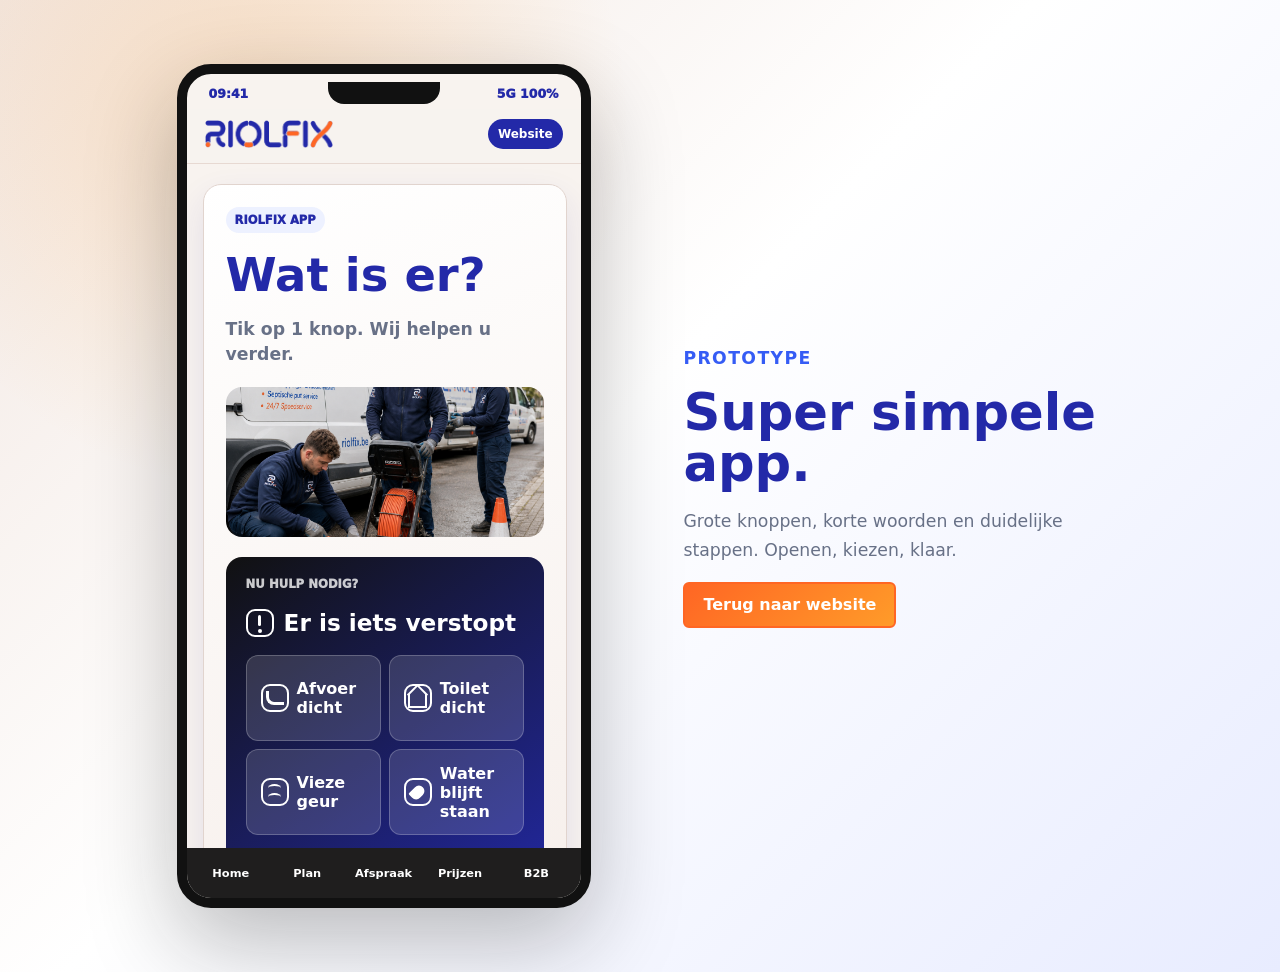
==== app.html @ 33f97eea "Add RIOLFIX app prototype and booking updates" ====
<!doctype html>
<html lang="nl-BE">
  <head>
    <meta charset="utf-8" />
    <meta name="viewport" content="width=device-width, initial-scale=1" />
    <title>RIOLFIX App | Mobiele boeking en onderhoud</title>
    <meta
      name="description"
      content="Mobiele RIOLFIX app voor spoed, preventief onderhoud, afspraken, rapporten, facturen en B2B locaties."
    />
    <link rel="stylesheet" href="styles.css" />
  </head>
  <body class="app-page app-mockup-page">
    <main class="mobile-app-stage">
      <section class="phone-device" aria-label="RIOLFIX mobiele app preview">
        <div class="phone-status">
          <span>09:41</span>
          <span>5G 100%</span>
        </div>

        <header class="native-app-header">
          <img src="assets/riolfix-logo-blue.png" alt="RIOLFIX" />
          <a href="index.html">Website</a>
        </header>

        <div class="native-screen">
          <section class="native-home" id="home">
            <p class="mini-label">RIOLFIX app</p>
            <h1>Wat is er?</h1>
            <p class="screen-subtitle">Tik op 1 knop. Wij helpen u verder.</p>
            <img class="native-hero-photo" src="assets/field-crew.png" alt="RIOLFIX techniekers klaar voor interventie" />

            <article class="native-action emergency-action">
              <span>Nu hulp nodig?</span>
              <h2><i class="app-icon icon-alert" aria-hidden="true"></i>Er is iets verstopt</h2>
              <div class="native-tags">
                <button><i class="app-icon icon-pipe" aria-hidden="true"></i>Afvoer dicht</button>
                <button><i class="app-icon icon-home" aria-hidden="true"></i>Toilet dicht</button>
                <button><i class="app-icon icon-smell" aria-hidden="true"></i>Vieze geur</button>
                <button><i class="app-icon icon-water" aria-hidden="true"></i>Water blijft staan</button>
              </div>
              <div class="native-actions">
                <a href="tel:+32488123456"><i class="app-icon icon-phone" aria-hidden="true"></i>Bel nu</a>
                <a href="https://wa.me/32488123456"><i class="app-icon icon-chat" aria-hidden="true"></i>WhatsApp</a>
              </div>
            </article>

            <article class="native-action plan-action">
              <span>Geen spoed?</span>
              <h2><i class="app-icon icon-calendar" aria-hidden="true"></i>Plan een schoonmaak</h2>
              <div class="discount-pill">€20 korting</div>
              <p>Boek voor volgende maand. Zo blijft alles proper.</p>
              <a class="native-primary" href="#plan"><i class="app-icon icon-check" aria-hidden="true"></i>Plan nu</a>
            </article>
          </section>

          <section class="native-card" id="plan">
            <div class="native-card-head">
              <span>1 van 4</span>
              <h2>Wat maken we schoon?</h2>
            </div>
            <img class="native-card-photo" src="assets/intervention-team.png" alt="RIOLFIX ploeg aan het werk" />
            <div class="native-service-list">
              <button>
                <i class="app-icon icon-kitchen" aria-hidden="true"></i>
                <strong>Keuken</strong>
                <span>Vet · vanaf €119</span>
              </button>
              <button>
                <i class="app-icon icon-bath" aria-hidden="true"></i>
                <strong>Badkamer</strong>
                <span>Douche · vanaf €119</span>
              </button>
              <button class="is-active">
                <i class="app-icon icon-pipe" aria-hidden="true"></i>
                <strong>Grote buis</strong>
                <span>Komt terug · €109</span>
              </button>
              <button>
                <i class="app-icon icon-home" aria-hidden="true"></i>
                <strong>Woning</strong>
                <span>Alles checken · €109</span>
              </button>
              <button>
                <i class="app-icon icon-building" aria-hidden="true"></i>
                <strong>Bedrijf</strong>
                <span>Offerte</span>
              </button>
            </div>
          </section>

          <section class="native-card">
            <div class="native-card-head">
              <span>2 van 4</span>
              <h2>Wanneer komen we?</h2>
            </div>
            <p class="screen-subtitle">Kies 1 vrij moment.</p>
            <div class="native-slot-row">
              <button><i class="app-icon icon-sun" aria-hidden="true"></i>Ma 15 jul<br /><strong>Ochtend</strong></button>
              <button class="is-active"><i class="app-icon icon-clock" aria-hidden="true"></i>Wo 17 jul<br /><strong>Middag</strong></button>
              <button><i class="app-icon icon-moon" aria-hidden="true"></i>Vr 19 jul<br /><strong>Namiddag</strong></button>
            </div>
          </section>

          <section class="native-card">
            <div class="native-card-head">
              <span>3 van 4</span>
              <h2>Waar moeten we zijn?</h2>
            </div>
            <div class="address-helper">
              <i class="app-icon icon-location" aria-hidden="true"></i>
              <span>Adres, verdieping en parking helpen ons sneller werken.</span>
            </div>
            <div class="native-form-grid">
              <input placeholder="Naam" />
              <input placeholder="Telefoonnummer" />
              <input placeholder="E-mail" />
              <input placeholder="Straat + huisnummer" />
              <input placeholder="Postcode" />
              <input placeholder="Gemeente" />
              <select>
                <option>Appartement</option>
                <option>Huis</option>
                <option>Bedrijf</option>
              </select>
              <input placeholder="Verdieping" />
              <select>
                <option>Parking mogelijk?</option>
                <option>Ja</option>
                <option>Nee</option>
              </select>
            </div>
          </section>

          <section class="native-card deposit-native">
            <div class="native-card-head">
              <span>4 van 4</span>
              <h2>Maak uw afspraak vast</h2>
            </div>
            <strong>€25 voorschot</strong>
            <p>Dit gaat later van de factuur af. Zo is uw plaats zeker.</p>
            <a class="native-primary" href="#"><i class="app-icon icon-card" aria-hidden="true"></i>Betaal €25 en klaar</a>
          </section>

          <section class="native-card" id="afspraak">
            <div class="native-card-head">
              <span>Mijn afspraak</span>
              <h2>Wij komen langs</h2>
            </div>
            <div class="booking-ticket">
              <span>Bevestigd</span>
              <strong>Grote buis schoonmaken</strong>
              <p>Wo 17 juli · 13:00-15:00</p>
              <p>Plantin en Moretuslei 124, Antwerpen</p>
            </div>
            <div class="native-quick-actions">
              <button><i class="app-icon icon-calendar" aria-hidden="true"></i>Andere datum</button>
              <button><i class="app-icon icon-close" aria-hidden="true"></i>Stop afspraak</button>
              <button><i class="app-icon icon-photo" aria-hidden="true"></i>Foto sturen</button>
              <a href="https://wa.me/32488123456"><i class="app-icon icon-chat" aria-hidden="true"></i>WhatsApp</a>
            </div>
          </section>

          <section class="native-card" id="rapporten">
            <div class="native-card-head">
              <span>Klaar</span>
              <h2>Werk is gedaan</h2>
            </div>
            <div class="mini-photo-row">
              <img src="assets/before-after-yard-1.png" alt="Voor en na reiniging" />
              <img src="assets/before-after-street-1.png" alt="Voor en na straatkolk" />
            </div>
            <div class="simple-result">
              <span><i class="app-icon icon-check" aria-hidden="true"></i>Buis schoon</span>
              <span><i class="app-icon icon-water" aria-hidden="true"></i>Water loopt</span>
              <span><i class="app-icon icon-calendar" aria-hidden="true"></i>Terug binnen 6 maanden</span>
            </div>
            <a class="native-primary" href="#plan"><i class="app-icon icon-check" aria-hidden="true"></i>Plan opnieuw</a>
          </section>

          <section class="native-card">
            <div class="native-card-head">
              <span>Berichten</span>
              <h2>Wij herinneren u</h2>
            </div>
            <div class="notification-list">
              <p><i class="app-icon icon-bell" aria-hidden="true"></i>Na spoed: €20 korting.</p>
              <p><i class="app-icon icon-calendar" aria-hidden="true"></i>7 dagen vooraf.</p>
              <p><i class="app-icon icon-clock" aria-hidden="true"></i>1 dag vooraf.</p>
              <p><i class="app-icon icon-repeat" aria-hidden="true"></i>Na 6 maanden.</p>
            </div>
          </section>

          <section class="native-card" id="b2b">
            <div class="native-card-head">
              <span>Bedrijven</span>
              <h2>Alle plaatsen</h2>
            </div>
            <div class="location-list">
              <article>
                <strong>Restaurant Antwerpen Centrum</strong>
                <span>Volgende keer: 18 juli · gepland</span>
              </article>
              <article>
                <strong>Appartement Berchem</strong>
                <span>Rapporten · facturen · contract onderhoud</span>
              </article>
              <article>
                <strong>Kantoor Deurne</strong>
                <span>Emergency request · meerdere adressen</span>
              </article>
            </div>
          </section>

          <section class="native-card" id="prijzen">
            <div class="native-card-head">
              <span>Geld</span>
              <h2>Wat kost het?</h2>
            </div>
            <div class="native-price-list">
              <span>Gewoon ontstoppen <strong>vanaf €129</strong></span>
              <span>Spoed <strong>vanaf €179</strong></span>
              <span>Camera kijken <strong>vanaf €149</strong></span>
              <span>Schoonmaak met planning <strong>vanaf €109</strong></span>
              <span>Bedrijf <strong>offerte</strong></span>
            </div>
            <p class="screen-subtitle">We zeggen de prijs voor we starten.</p>
          </section>

          <section class="native-card" id="diagnose">
            <div class="native-card-head">
              <span>Ik weet het niet</span>
              <h2>Wat ziet u?</h2>
            </div>
            <div class="native-tags light-tags">
              <button>Water gaat traag weg</button>
              <button>Geluid in buis</button>
              <button>Vieze geur</button>
              <button>Komt terug</button>
              <button>Na regen</button>
            </div>
            <div class="diagnose-result">
              <strong>Wij denken:</strong>
              <span>Camera kijken + schoonmaken. Komt water terug? Bel spoed.</span>
            </div>
          </section>

          <section class="native-card trust-native">
            <div class="native-card-head">
              <span>Waarom veilig?</span>
              <h2>Duidelijk en eerlijk</h2>
            </div>
            <div class="native-checks">
              <span>Reviews</span>
              <span>Geen geheime kosten</span>
              <span>In Antwerpen</span>
              <span>Factuur</span>
              <span>Tips na werk</span>
            </div>
          </section>
        </div>

        <nav class="native-tabbar" aria-label="App tabbar">
          <a href="#home">Home</a>
          <a href="#plan">Plan</a>
          <a href="#afspraak">Afspraak</a>
          <a href="#prijzen">Prijzen</a>
          <a href="#b2b">B2B</a>
        </nav>
      </section>

      <aside class="app-side-note">
        <p class="eyebrow blue">Prototype</p>
        <h2>Super simpele app.</h2>
        <p>
          Grote knoppen, korte woorden en duidelijke stappen. Openen, kiezen, klaar.
        </p>
        <a class="btn primary" href="index.html">Terug naar website</a>
      </aside>
    </main>
  </body>
</html>
---- styles.css ----
:root {
  --blue: #355cf5;
  --blue-dark: #2329a8;
  --orange: #ff6624;
  --amber: #ff9b29;
  --ink: #111111;
  --muted: #687187;
  --line: #dce2ee;
  --paper: #f2e7e1;
  --white: #ffffff;
  --shadow: 0 20px 60px rgba(35, 41, 168, 0.16);
  font-family:
    Inter, ui-sans-serif, system-ui, -apple-system, BlinkMacSystemFont, "Segoe UI",
    sans-serif;
}

* {
  box-sizing: border-box;
}

html {
  scroll-behavior: smooth;
}

body {
  margin: 0;
  color: var(--ink);
  background: var(--paper);
}

img {
  display: block;
  max-width: 100%;
}

a {
  color: inherit;
  text-decoration: none;
}

.site-header {
  position: fixed;
  top: 0;
  left: 0;
  z-index: 20;
  display: grid;
  grid-template-columns: auto 1fr auto auto;
  align-items: center;
  gap: 28px;
  width: 100%;
  padding: 18px clamp(18px, 4vw, 56px);
  color: var(--white);
  transition:
    background 180ms ease,
    box-shadow 180ms ease,
    color 180ms ease;
}

.site-header.is-scrolled {
  color: var(--ink);
  background: rgba(242, 231, 225, 0.94);
  box-shadow: 0 12px 38px rgba(35, 41, 168, 0.12);
  backdrop-filter: blur(16px);
}

.brand {
  position: relative;
  display: grid;
  align-items: center;
  width: 156px;
  height: 42px;
}

.brand img {
  grid-area: 1 / 1;
  width: 100%;
  height: 42px;
  object-fit: contain;
}

.site-header:not(.is-scrolled) .brand img {
  filter: drop-shadow(0 0 9px rgba(255, 255, 255, 0.72))
    drop-shadow(0 1px 0 rgba(242, 231, 225, 0.72));
}

.brand .logo-dark {
  opacity: 0;
}

.site-header.is-scrolled .brand .logo-light {
  opacity: 0;
}

.site-header.is-scrolled .brand .logo-dark {
  opacity: 1;
}

.nav {
  display: flex;
  justify-content: center;
  gap: 22px;
  font-size: 0.93rem;
  font-weight: 700;
}

.nav a {
  opacity: 0.92;
}

.nav a:hover {
  color: var(--amber);
}

.header-call,
.btn {
  display: inline-flex;
  align-items: center;
  justify-content: center;
  min-height: 46px;
  padding: 0 18px;
  border-radius: 6px;
  font-weight: 800;
  white-space: nowrap;
}

.header-call {
  color: var(--white);
  background: linear-gradient(135deg, var(--orange), var(--amber));
}

.menu-toggle {
  display: none;
  width: 46px;
  height: 46px;
  border: 0;
  border-radius: 6px;
  background: var(--blue-dark);
}

.menu-toggle span {
  display: block;
  width: 20px;
  height: 2px;
  margin: 5px auto;
  background: var(--white);
}

.mobile-nav {
  position: fixed;
  top: 76px;
  right: 14px;
  z-index: 19;
  display: none;
  min-width: 220px;
  padding: 10px;
  background: var(--white);
  border: 1px solid var(--line);
  border-radius: 8px;
  box-shadow: var(--shadow);
}

.mobile-nav.is-open {
  display: grid;
}

.mobile-nav a {
  padding: 14px;
  border-radius: 6px;
  font-weight: 800;
}

.mobile-nav a:hover {
  background: var(--paper);
}

.hero {
  position: relative;
  min-height: 94vh;
  display: grid;
  align-items: end;
  overflow: hidden;
}

.hero-bg,
.hero picture {
  position: absolute;
  inset: 0;
  width: 100%;
  height: 100%;
}

.hero-bg {
  object-fit: cover;
  object-position: center;
}

.hero-shade {
  position: absolute;
  inset: 0;
  background:
    linear-gradient(90deg, rgba(6, 10, 44, 0.94), rgba(22, 28, 110, 0.68) 48%, rgba(35, 41, 168, 0.18)),
    linear-gradient(0deg, rgba(6, 10, 44, 0.76), transparent 42%);
}

.hero-content {
  position: relative;
  width: min(820px, 100%);
  padding: 150px clamp(20px, 6vw, 74px) 90px;
  color: var(--white);
}

.eyebrow {
  margin: 0 0 14px;
  color: var(--amber);
  font-size: 0.78rem;
  font-weight: 900;
  letter-spacing: 0.08em;
  text-transform: uppercase;
}

.eyebrow.blue {
  color: var(--blue);
}

h1,
h2,
h3,
p {
  margin-top: 0;
}

h1 {
  max-width: 780px;
  margin-bottom: 22px;
  font-size: clamp(2.65rem, 6vw, 5.9rem);
  line-height: 0.95;
  letter-spacing: 0;
}

h2 {
  margin-bottom: 18px;
  font-size: clamp(2rem, 4vw, 3.9rem);
  line-height: 1;
  letter-spacing: 0;
}

h3 {
  margin-bottom: 10px;
  font-size: 1.25rem;
  line-height: 1.15;
}

.hero-copy {
  max-width: 660px;
  color: rgba(255, 255, 255, 0.88);
  font-size: clamp(1.05rem, 2vw, 1.28rem);
  line-height: 1.55;
}

.hero-actions {
  display: flex;
  flex-wrap: wrap;
  gap: 12px;
  margin: 30px 0 26px;
}

.btn.primary {
  color: var(--white);
  background: linear-gradient(135deg, var(--orange), var(--amber));
  border: 2px solid var(--orange);
}

.btn.secondary {
  color: var(--white);
  border: 2px solid rgba(255, 255, 255, 0.7);
}

.hero-facts {
  display: flex;
  flex-wrap: wrap;
  gap: 10px;
}

.hero-facts span {
  padding: 9px 12px;
  color: rgba(255, 255, 255, 0.92);
  background: rgba(255, 255, 255, 0.12);
  border: 1px solid rgba(255, 255, 255, 0.22);
  border-radius: 6px;
  font-size: 0.9rem;
  font-weight: 800;
}

.quick-strip {
  display: grid;
  grid-template-columns: repeat(3, 1fr);
  background: var(--white);
  border-bottom: 1px solid var(--line);
}

.quick-strip a {
  min-height: 112px;
  padding: 26px clamp(20px, 4vw, 56px);
  border-right: 1px solid var(--line);
}

.quick-strip strong,
.quick-strip span {
  display: block;
}

.quick-strip strong {
  margin-bottom: 8px;
  color: var(--blue-dark);
  font-size: 0.82rem;
  text-transform: uppercase;
}

.quick-strip span {
  font-size: clamp(1rem, 2vw, 1.35rem);
  font-weight: 900;
}

.section {
  padding: clamp(64px, 8vw, 118px) clamp(20px, 5vw, 74px);
}

.intro,
.region {
  display: grid;
  grid-template-columns: minmax(260px, 0.9fr) minmax(280px, 1.1fr);
  gap: clamp(28px, 6vw, 80px);
  align-items: start;
  background: var(--white);
}

.intro p,
.section-head p,
.split-copy p,
.region p,
.contact-copy p {
  color: var(--muted);
  font-size: 1.08rem;
  line-height: 1.7;
}

.section-head {
  max-width: 760px;
  margin-bottom: 34px;
}

.services {
  background: var(--paper);
}

.service-grid,
.price-grid {
  display: grid;
  grid-template-columns: repeat(4, 1fr);
  gap: 14px;
}

.service-card,
.price-grid article {
  min-height: 270px;
  padding: 26px;
  background: var(--white);
  border: 1px solid var(--line);
  border-radius: 8px;
}

.service-card.accent {
  color: var(--white);
  background: linear-gradient(145deg, var(--blue), var(--blue-dark));
  border-color: var(--blue);
}

.service-card p,
.price-grid span,
.fine-print {
  color: var(--muted);
  line-height: 1.62;
}

.service-card.accent p {
  color: rgba(255, 255, 255, 0.86);
}

.service-icon {
  display: inline-flex;
  align-items: center;
  justify-content: center;
  min-width: 48px;
  height: 34px;
  margin-bottom: 30px;
  padding: 0 10px;
  color: var(--orange);
  background: var(--paper);
  border-radius: 6px;
  font-weight: 900;
}

.image-band {
  display: grid;
  grid-template-columns: 1.1fr 0.9fr 1fr;
  gap: 0;
  background: var(--blue-dark);
}

.image-band img {
  width: 100%;
  height: min(54vw, 520px);
  object-fit: cover;
}

.process {
  background: var(--white);
}

.timeline {
  display: grid;
  grid-template-columns: repeat(4, 1fr);
  gap: 0;
  border-top: 1px solid var(--line);
}

.timeline article {
  padding: 32px 24px 10px 0;
  border-right: 1px solid var(--line);
}

.timeline article + article {
  padding-left: 24px;
}

.timeline span {
  display: inline-flex;
  align-items: center;
  justify-content: center;
  width: 38px;
  height: 38px;
  margin-bottom: 22px;
  color: var(--white);
  background: linear-gradient(135deg, var(--orange), var(--amber));
  border-radius: 50%;
  font-weight: 900;
}

.timeline p {
  color: var(--muted);
  line-height: 1.62;
}

.split {
  display: grid;
  grid-template-columns: minmax(280px, 0.9fr) minmax(320px, 1.1fr);
  gap: clamp(28px, 6vw, 76px);
  align-items: center;
  background: var(--paper);
}

.split img {
  width: 100%;
  max-height: 720px;
  object-fit: cover;
  border-radius: 8px;
  box-shadow: var(--shadow);
}

.check-list {
  display: grid;
  gap: 12px;
  padding: 0;
  margin: 28px 0 0;
  list-style: none;
}

.check-list li {
  padding: 16px 18px;
  background: var(--white);
  border-left: 5px solid var(--orange);
  border-radius: 6px;
  font-weight: 800;
}

.pricing {
  background: linear-gradient(135deg, var(--blue-dark), var(--blue));
  color: var(--white);
}

.pricing .section-head p,
.pricing .fine-print {
  color: rgba(255, 255, 255, 0.74);
}

.price-grid {
  grid-template-columns: repeat(3, 1fr);
}

.price-grid article {
  min-height: 220px;
}

.price {
  margin-bottom: 16px;
  color: var(--blue);
  font-size: 2.25rem;
  font-weight: 950;
}

.fine-print {
  margin: 24px 0 0;
}

.region {
  background: var(--white);
}

.region-panel {
  display: grid;
  gap: 12px;
  padding: 28px;
  background: var(--paper);
  border-radius: 8px;
}

.region-panel strong {
  color: var(--blue);
  font-size: 1.2rem;
}

.region-panel span {
  padding: 12px 14px;
  background: var(--white);
  border-radius: 6px;
  font-weight: 800;
}

.gallery {
  background: var(--paper);
}

.gallery-grid {
  display: grid;
  grid-template-columns: repeat(2, 1fr);
  gap: 16px;
}

.gallery-grid img {
  width: 100%;
  height: auto;
  aspect-ratio: 1122 / 1402;
  object-fit: contain;
  border-radius: 8px;
  background: var(--white);
  box-shadow: 0 18px 46px rgba(35, 41, 168, 0.12);
}

.booking {
  display: grid;
  grid-template-columns: minmax(280px, 0.82fr) minmax(360px, 1.18fr);
  gap: clamp(30px, 7vw, 90px);
  align-items: start;
  background: var(--white);
}

.booking-copy p,
.app-download p {
  color: var(--muted);
  font-size: 1.08rem;
  line-height: 1.7;
}

.booking-discount {
  display: grid;
  gap: 10px;
  margin-top: 28px;
  padding: 28px;
  color: var(--white);
  background:
    linear-gradient(135deg, rgba(255, 102, 36, 0.96), rgba(255, 155, 41, 0.92)),
    var(--orange);
  border: 2px solid rgba(255, 255, 255, 0.42);
  border-radius: 8px;
  box-shadow: 0 22px 56px rgba(255, 102, 36, 0.34);
}

.discount-amount {
  width: fit-content;
  padding: 8px 12px;
  color: var(--blue-dark);
  background: var(--white);
  border-radius: 6px;
  font-size: clamp(1.7rem, 4vw, 3.25rem);
  font-weight: 950;
  line-height: 1;
}

.booking-discount strong {
  font-size: clamp(1.35rem, 2.2vw, 2rem);
  line-height: 1.1;
}

.booking-discount span:not(.discount-amount) {
  font-size: 1.05rem;
  font-weight: 800;
}

.booking-form {
  display: grid;
  gap: 16px;
  padding: clamp(22px, 4vw, 34px);
  background: var(--paper);
  border: 1px solid var(--line);
  border-radius: 8px;
}

.form-row {
  display: grid;
  grid-template-columns: repeat(2, 1fr);
  gap: 14px;
}

.calendar-booker {
  padding: 18px;
  background: var(--white);
  border: 1px solid #d7c9c2;
  border-radius: 8px;
}

.calendar-head {
  display: grid;
  grid-template-columns: 42px 1fr 42px;
  align-items: center;
  gap: 10px;
  margin-bottom: 16px;
}

.calendar-head strong {
  text-align: center;
  color: var(--blue-dark);
  font-size: 1.1rem;
}

.calendar-nav {
  width: 42px;
  height: 42px;
  border: 0;
  border-radius: 6px;
  color: var(--white);
  background: var(--blue);
  font-size: 1.45rem;
  font-weight: 900;
  cursor: pointer;
}

.calendar-weekdays,
.calendar-grid {
  display: grid;
  grid-template-columns: repeat(7, minmax(0, 1fr));
  gap: 7px;
}

.calendar-weekdays {
  margin-bottom: 8px;
}

.calendar-weekdays span {
  color: var(--muted);
  font-size: 0.78rem;
  font-weight: 900;
  text-align: center;
}

.calendar-grid button {
  min-width: 0;
  aspect-ratio: 1;
  border: 1px solid #ded2cc;
  border-radius: 6px;
  color: var(--ink);
  background: #fffaf7;
  font: inherit;
  font-weight: 900;
  cursor: pointer;
}

.calendar-grid button:hover:not(:disabled),
.slot-grid button:hover {
  border-color: var(--orange);
  box-shadow: inset 0 0 0 2px rgba(255, 102, 36, 0.22);
}

.calendar-grid button.is-today {
  color: var(--blue-dark);
  border-color: var(--blue);
}

.calendar-grid button.is-selected,
.slot-grid button.is-selected {
  color: var(--white);
  background: linear-gradient(135deg, var(--orange), var(--amber));
  border-color: var(--orange);
}

.calendar-grid button.has-discount:not(.is-selected) {
  color: var(--blue-dark);
  background: #edf1ff;
  border-color: rgba(53, 92, 245, 0.38);
}

.calendar-grid button.is-empty {
  visibility: hidden;
  pointer-events: none;
}

.calendar-grid button:disabled {
  color: #a99d98;
  background: #eee3dd;
  cursor: not-allowed;
}

.calendar-legend {
  display: flex;
  margin-top: 12px;
  color: var(--muted);
  font-size: 0.86rem;
  font-weight: 800;
}

.calendar-legend span {
  display: inline-flex;
  align-items: center;
  gap: 8px;
}

.calendar-legend i {
  width: 13px;
  height: 13px;
  background: #edf1ff;
  border: 1px solid rgba(53, 92, 245, 0.38);
  border-radius: 4px;
}

.slot-picker {
  display: grid;
  gap: 10px;
}

.slot-label {
  color: var(--blue-dark);
  font-weight: 900;
}

.slot-grid {
  display: grid;
  grid-template-columns: repeat(3, 1fr);
  gap: 10px;
}

.slot-grid button {
  min-height: 48px;
  padding: 10px 12px;
  border: 1px solid #d7c9c2;
  border-radius: 6px;
  color: var(--ink);
  background: var(--white);
  font: inherit;
  font-weight: 900;
  cursor: pointer;
}

.booking-summary {
  display: grid;
  gap: 6px;
  padding: 16px 18px;
  background: #fffaf7;
  border: 1px solid #d7c9c2;
  border-left: 5px solid var(--blue);
  border-radius: 6px;
}

.booking-summary strong {
  color: var(--blue-dark);
}

.booking-summary span {
  color: var(--muted);
  line-height: 1.45;
}

.booking-summary.needs-selection {
  border-left-color: var(--orange);
  box-shadow: 0 12px 34px rgba(255, 102, 36, 0.16);
}

.app-download {
  display: grid;
  grid-template-columns: minmax(280px, 1fr) auto;
  gap: 26px;
  align-items: center;
  padding: clamp(44px, 6vw, 70px) clamp(20px, 5vw, 74px);
  color: var(--white);
  background: linear-gradient(135deg, #111111, var(--blue-dark));
}

.app-download h2 {
  margin-bottom: 12px;
}

.app-download p {
  max-width: 680px;
  margin-bottom: 0;
  color: rgba(255, 255, 255, 0.78);
}

.app-buttons {
  display: flex;
  flex-wrap: wrap;
  gap: 12px;
  justify-content: flex-end;
}

.app-buttons a {
  display: grid;
  min-width: 178px;
  min-height: 64px;
  justify-content: start;
  padding: 12px 18px;
  color: var(--ink);
  background: var(--paper);
  border-radius: 8px;
}

.app-buttons span {
  font-size: 0.78rem;
  font-weight: 800;
}

.app-buttons strong {
  font-size: 1.2rem;
  line-height: 1.1;
}

.contact {
  display: grid;
  grid-template-columns: minmax(280px, 0.9fr) minmax(320px, 1.1fr);
  gap: clamp(30px, 7vw, 90px);
  background: var(--white);
}

.contact-lines {
  display: grid;
  gap: 10px;
  margin-top: 28px;
  font-weight: 900;
}

.contact-lines a {
  color: var(--blue);
}

.contact-form {
  display: grid;
  gap: 16px;
  padding: clamp(22px, 4vw, 34px);
  background: var(--paper);
  border: 1px solid var(--line);
  border-radius: 8px;
}

label {
  display: grid;
  gap: 8px;
  color: var(--blue-dark);
  font-weight: 900;
}

input,
select,
textarea {
  width: 100%;
  border: 1px solid #cbd4e6;
  border-radius: 6px;
  padding: 14px 16px;
  color: var(--ink);
  background: var(--white);
  font: inherit;
}

select {
  min-height: 51px;
  appearance: none;
  background-image: linear-gradient(45deg, transparent 50%, var(--blue-dark) 50%),
    linear-gradient(135deg, var(--blue-dark) 50%, transparent 50%);
  background-position:
    calc(100% - 20px) 21px,
    calc(100% - 14px) 21px;
  background-size:
    6px 6px,
    6px 6px;
  background-repeat: no-repeat;
}

textarea {
  resize: vertical;
}

.footer {
  display: flex;
  align-items: center;
  justify-content: space-between;
  gap: 22px;
  padding: 34px clamp(20px, 5vw, 74px);
  color: var(--white);
  background: #111111;
}

.footer img {
  width: 150px;
  height: 44px;
  object-fit: contain;
}

.footer p {
  margin: 0;
  color: rgba(255, 255, 255, 0.78);
}

.footer a {
  color: var(--amber);
  font-weight: 900;
}

.sticky-call {
  position: fixed;
  right: 18px;
  bottom: 18px;
  z-index: 18;
  display: none;
  min-height: 48px;
  padding: 0 16px;
  align-items: center;
  color: var(--white);
  background: linear-gradient(135deg, var(--orange), var(--amber));
  border-radius: 6px;
  box-shadow: var(--shadow);
  font-weight: 900;
}

.app-page {
  background: #f7f3ef;
}

.app-topbar {
  position: sticky;
  top: 0;
  z-index: 30;
  display: grid;
  grid-template-columns: auto 1fr auto;
  align-items: center;
  gap: 24px;
  padding: 16px clamp(18px, 5vw, 72px);
  background: rgba(247, 243, 239, 0.94);
  border-bottom: 1px solid #e4d8d2;
  backdrop-filter: blur(16px);
}

.app-logo img {
  width: 150px;
  height: 40px;
  object-fit: contain;
}

.app-nav {
  display: flex;
  justify-content: center;
  gap: 18px;
  font-size: 0.92rem;
  font-weight: 900;
}

.app-nav a:hover {
  color: var(--orange);
}

.app-hero,
.app-section {
  padding: clamp(48px, 7vw, 92px) clamp(18px, 5vw, 72px);
}

.app-hero {
  display: grid;
  grid-template-columns: minmax(280px, 0.7fr) minmax(340px, 1.3fr);
  gap: clamp(26px, 5vw, 60px);
  align-items: stretch;
  min-height: calc(100vh - 74px);
  background:
    linear-gradient(135deg, rgba(242, 231, 225, 0.96), rgba(255, 255, 255, 0.9)),
    var(--paper);
}

.app-hero-copy {
  align-self: center;
}

.app-hero-copy p,
.app-section-head p,
.price-note {
  color: var(--muted);
  font-size: 1.05rem;
  line-height: 1.65;
}

.app-hero h1 {
  margin-bottom: 18px;
  color: var(--blue-dark);
}

.decision-grid {
  display: grid;
  grid-template-columns: repeat(2, 1fr);
  gap: 16px;
}

.decision-card,
.flow-step,
.appointment-card,
.report-card,
.deposit-panel,
.reminder-list article,
.location-grid article,
.diagnostic-result {
  border: 1px solid #e0d2cc;
  border-radius: 8px;
  background: var(--white);
  box-shadow: 0 16px 44px rgba(35, 41, 168, 0.1);
}

.decision-card {
  display: grid;
  align-content: start;
  gap: 20px;
  padding: clamp(24px, 4vw, 34px);
}

.emergency-card {
  color: var(--white);
  background: linear-gradient(145deg, #111111, var(--blue-dark));
}

.maintenance-card {
  background: linear-gradient(145deg, var(--white), #fff5ef);
  border-color: rgba(255, 102, 36, 0.35);
}

.decision-label {
  width: fit-content;
  padding: 8px 10px;
  color: var(--blue-dark);
  background: var(--paper);
  border-radius: 6px;
  font-size: 0.78rem;
  font-weight: 950;
  text-transform: uppercase;
}

.emergency-card .decision-label {
  color: var(--white);
  background: var(--orange);
}

.decision-card h2 {
  margin-bottom: 0;
  font-size: clamp(1.8rem, 3.5vw, 3rem);
}

.problem-tags,
.decision-actions,
.card-actions,
.trust-list,
.diagnostic-grid {
  display: flex;
  flex-wrap: wrap;
  gap: 10px;
}

.problem-tags span,
.trust-list span {
  padding: 10px 12px;
  border-radius: 6px;
  background: rgba(255, 255, 255, 0.12);
  border: 1px solid rgba(255, 255, 255, 0.22);
  font-weight: 850;
}

.maintenance-card .problem-tags span,
.trust-list span {
  color: var(--blue-dark);
  background: var(--paper);
  border-color: #e0d2cc;
}

.maintenance-card ul {
  display: grid;
  gap: 10px;
  padding: 0;
  margin: 0;
  list-style: none;
  font-weight: 900;
}

.maintenance-card li {
  padding: 12px 14px;
  background: var(--paper);
  border-left: 5px solid var(--orange);
  border-radius: 6px;
}

.btn.whatsapp {
  color: var(--blue-dark);
  background: var(--white);
}

.app-section {
  background: var(--white);
}

.app-section:nth-of-type(even) {
  background: var(--paper);
}

.app-section-head {
  max-width: 820px;
  margin-bottom: 28px;
}

.flow-step {
  display: grid;
  grid-template-columns: 54px 1fr;
  gap: 18px;
  padding: clamp(20px, 4vw, 30px);
  margin-bottom: 16px;
}

.step-badge {
  display: inline-flex;
  align-items: center;
  justify-content: center;
  width: 42px;
  height: 42px;
  color: var(--white);
  background: var(--blue-dark);
  border-radius: 50%;
  font-weight: 950;
}

.service-picker,
.location-grid {
  display: grid;
  grid-template-columns: repeat(3, 1fr);
  gap: 12px;
}

.service-picker article,
.location-grid article {
  display: grid;
  gap: 8px;
  padding: 18px;
}

.service-picker article {
  border: 1px solid #e0d2cc;
  border-radius: 8px;
  background: #fffaf7;
}

.service-picker strong,
.location-grid strong {
  color: var(--blue-dark);
}

.service-picker span,
.location-grid span {
  color: var(--muted);
  line-height: 1.45;
}

.service-picker .selected-service {
  border-color: var(--orange);
  box-shadow: inset 0 0 0 2px rgba(255, 102, 36, 0.18);
}

.mini-slots {
  display: grid;
  grid-template-columns: repeat(3, 1fr);
  gap: 12px;
}

.mini-slots button,
.diagnostic-grid button,
.card-actions button,
.card-actions a {
  min-height: 46px;
  padding: 12px 14px;
  border: 1px solid #d9cbc5;
  border-radius: 6px;
  color: var(--blue-dark);
  background: var(--white);
  font: inherit;
  font-weight: 900;
}

.mini-slots .is-picked {
  color: var(--white);
  background: linear-gradient(135deg, var(--orange), var(--amber));
  border-color: var(--orange);
}

.address-grid {
  display: grid;
  grid-template-columns: repeat(3, 1fr);
  gap: 12px;
}

.deposit-panel {
  display: flex;
  align-items: center;
  justify-content: space-between;
  gap: 18px;
  padding: clamp(22px, 4vw, 34px);
  color: var(--white);
  background: linear-gradient(135deg, var(--blue-dark), #111111);
}

.deposit-panel p {
  margin-bottom: 0;
  color: rgba(255, 255, 255, 0.78);
}

.dashboard-grid {
  display: grid;
  grid-template-columns: 0.8fr 1fr;
  gap: 16px;
}

.dashboard-grid .app-section-head {
  grid-column: 1 / -1;
}

.appointment-card,
.report-card {
  display: grid;
  gap: 12px;
  padding: clamp(22px, 4vw, 30px);
}

.status {
  width: fit-content;
  padding: 7px 10px;
  color: var(--white);
  background: var(--blue-dark);
  border-radius: 6px;
  font-size: 0.78rem;
  font-weight: 950;
  text-transform: uppercase;
}

.status.done {
  background: var(--orange);
}

.reminder-list {
  display: grid;
  grid-template-columns: repeat(4, 1fr);
  gap: 12px;
}

.reminder-list article {
  padding: 18px;
}

.reminder-list strong {
  color: var(--blue-dark);
}

.reminder-list p,
.appointment-card p,
.report-card p,
.diagnostic-result span {
  color: var(--muted);
  line-height: 1.55;
}

.location-grid a {
  color: var(--orange);
  font-weight: 900;
}

.price-table {
  width: 100%;
  border-collapse: collapse;
  overflow: hidden;
  background: var(--white);
  border-radius: 8px;
}

.price-table th,
.price-table td {
  padding: 18px;
  border-bottom: 1px solid #eaded8;
  text-align: left;
}

.price-table th {
  color: var(--blue-dark);
}

.price-table td {
  font-weight: 950;
}

.diagnostic-grid button {
  cursor: pointer;
}

.diagnostic-result {
  display: grid;
  gap: 8px;
  margin-top: 18px;
  padding: 20px;
  border-left: 6px solid var(--orange);
}

.app-bottom-nav {
  display: none;
}

.app-mockup-page {
  min-height: 100vh;
  background:
    radial-gradient(circle at 20% 12%, rgba(255, 155, 41, 0.2), transparent 28%),
    linear-gradient(135deg, #f2e7e1 0%, #ffffff 46%, #e8ecff 100%);
}

.mobile-app-stage {
  min-height: 100vh;
  display: grid;
  grid-template-columns: minmax(320px, 430px) minmax(260px, 420px);
  gap: clamp(26px, 6vw, 86px);
  align-items: center;
  justify-content: center;
  padding: clamp(28px, 5vw, 70px);
}

.phone-device {
  position: relative;
  display: grid;
  grid-template-rows: auto auto 1fr auto;
  width: min(100%, 414px);
  height: min(860px, calc(100vh - 56px));
  min-height: 720px;
  overflow: hidden;
  color: var(--ink);
  background: #f8f3ef;
  border: 10px solid #111111;
  border-radius: 34px;
  box-shadow: 0 34px 90px rgba(17, 17, 17, 0.28);
}

.phone-device::before {
  content: "";
  position: absolute;
  top: 8px;
  left: 50%;
  z-index: 3;
  width: 112px;
  height: 22px;
  transform: translateX(-50%);
  background: #111111;
  border-radius: 0 0 16px 16px;
}

.phone-status,
.native-app-header,
.native-tabbar {
  position: relative;
  z-index: 2;
}

.phone-status {
  display: flex;
  justify-content: space-between;
  padding: 12px 22px 8px;
  color: var(--blue-dark);
  font-size: 0.78rem;
  font-weight: 950;
}

.native-app-header {
  display: flex;
  align-items: center;
  justify-content: space-between;
  padding: 8px 18px 12px;
  background: rgba(248, 243, 239, 0.92);
  border-bottom: 1px solid #e7d9d2;
}

.native-app-header img {
  width: 128px;
  height: 34px;
  object-fit: contain;
}

.native-app-header a {
  padding: 8px 10px;
  color: var(--white);
  background: var(--blue-dark);
  border-radius: 999px;
  font-size: 0.75rem;
  font-weight: 900;
}

.native-screen {
  overflow-y: auto;
  display: grid;
  gap: 20px;
  padding: 20px 16px 96px;
  scroll-behavior: smooth;
}

.native-screen::-webkit-scrollbar {
  width: 0;
}

.native-home,
.native-card {
  border: 1px solid #e1d4ce;
  border-radius: 18px;
  background: var(--white);
  box-shadow: 0 14px 34px rgba(35, 41, 168, 0.1);
}

.native-home {
  display: grid;
  gap: 20px;
  padding: 22px;
  background:
    linear-gradient(160deg, rgba(255, 255, 255, 0.96), rgba(242, 231, 225, 0.96)),
    var(--white);
}

.mini-label {
  width: fit-content;
  margin: 0;
  padding: 6px 9px;
  color: var(--blue-dark);
  background: #edf1ff;
  border-radius: 999px;
  font-size: 0.72rem;
  font-weight: 950;
  text-transform: uppercase;
}

.native-home h1 {
  margin: 0;
  color: var(--blue-dark);
  font-size: 2.9rem;
  line-height: 0.95;
}

.screen-subtitle {
  margin: 0;
  color: var(--muted);
  font-size: 1.08rem;
  font-weight: 800;
  line-height: 1.45;
}

.native-action,
.native-card {
  display: grid;
  gap: 18px;
  padding: 20px;
  border-radius: 16px;
}

.native-action span,
.native-card-head span {
  color: var(--orange);
  font-size: 0.73rem;
  font-weight: 950;
  text-transform: uppercase;
}

.native-action h2,
.native-card h2,
.native-card h3 {
  display: flex;
  align-items: center;
  gap: 10px;
  margin: 0;
  font-size: 1.45rem;
  line-height: 1.05;
}

.native-hero-photo,
.native-card-photo {
  width: 100%;
  object-fit: cover;
  border-radius: 16px;
}

.native-hero-photo {
  height: 150px;
}

.native-card-photo {
  height: 134px;
}

.app-icon {
  position: relative;
  display: inline-flex;
  flex: 0 0 auto;
  align-items: center;
  justify-content: center;
  width: 28px;
  height: 28px;
  color: currentColor;
  border: 2px solid currentColor;
  border-radius: 9px;
}

.app-icon::before,
.app-icon::after {
  content: "";
  position: absolute;
  display: block;
}

.icon-alert::before {
  width: 3px;
  height: 11px;
  background: currentColor;
  border-radius: 2px;
  transform: translateY(-3px);
}

.icon-alert::after {
  width: 4px;
  height: 4px;
  background: currentColor;
  border-radius: 50%;
  transform: translateY(8px);
}

.icon-phone::before {
  width: 13px;
  height: 17px;
  border: 2px solid currentColor;
  border-top-width: 4px;
  border-radius: 4px;
}

.icon-chat::before {
  width: 14px;
  height: 10px;
  border: 2px solid currentColor;
  border-radius: 5px;
}

.icon-chat::after {
  bottom: 6px;
  left: 7px;
  width: 6px;
  height: 6px;
  border-left: 2px solid currentColor;
  border-bottom: 2px solid currentColor;
  transform: rotate(-20deg);
}

.icon-calendar::before {
  width: 15px;
  height: 14px;
  border: 2px solid currentColor;
  border-top-width: 5px;
  border-radius: 4px;
}

.icon-check::before {
  width: 13px;
  height: 7px;
  border-left: 3px solid currentColor;
  border-bottom: 3px solid currentColor;
  transform: rotate(-45deg) translate(1px, -1px);
}

.icon-pipe::before {
  width: 15px;
  height: 11px;
  border-left: 3px solid currentColor;
  border-bottom: 3px solid currentColor;
  border-radius: 0 0 0 8px;
}

.icon-water::before {
  width: 11px;
  height: 15px;
  background: currentColor;
  border-radius: 9px 9px 9px 2px;
  transform: rotate(45deg);
}

.icon-home::before {
  width: 15px;
  height: 12px;
  border: 2px solid currentColor;
  border-top: 0;
  transform: translateY(3px);
}

.icon-home::after {
  width: 13px;
  height: 13px;
  border-left: 2px solid currentColor;
  border-top: 2px solid currentColor;
  transform: translateY(-4px) rotate(45deg);
}

.icon-smell::before,
.icon-smell::after {
  width: 13px;
  height: 6px;
  border-top: 2px solid currentColor;
  border-radius: 50%;
}

.icon-smell::before {
  transform: translateY(-4px);
}

.icon-smell::after {
  transform: translateY(5px);
}

.icon-kitchen::before,
.icon-bath::before,
.icon-building::before,
.icon-sun::before,
.icon-clock::before,
.icon-moon::before,
.icon-location::before,
.icon-card::before,
.icon-close::before,
.icon-photo::before,
.icon-bell::before,
.icon-repeat::before {
  width: 14px;
  height: 14px;
  border: 2px solid currentColor;
  border-radius: 4px;
}

.icon-sun::before,
.icon-clock::before,
.icon-moon::before,
.icon-bell::before,
.icon-repeat::before {
  border-radius: 50%;
}

.icon-location::before {
  border-radius: 50% 50% 50% 2px;
  transform: rotate(-45deg);
}

.icon-close::before,
.icon-close::after {
  width: 15px;
  height: 3px;
  background: currentColor;
  border: 0;
  border-radius: 2px;
}

.icon-close::before {
  transform: rotate(45deg);
}

.icon-close::after {
  transform: rotate(-45deg);
}

.emergency-action {
  color: var(--white);
  background: linear-gradient(145deg, #111111, var(--blue-dark));
}

.emergency-action span,
.emergency-action .screen-subtitle {
  color: rgba(255, 255, 255, 0.78);
}

.plan-action {
  background: #fff7f1;
  border: 1px solid rgba(255, 102, 36, 0.3);
}

.discount-pill {
  width: fit-content;
  padding: 8px 10px;
  color: var(--white);
  background: linear-gradient(135deg, var(--orange), var(--amber));
  border-radius: 10px;
  font-size: 1.45rem;
  font-weight: 950;
}

.native-tags,
.native-actions,
.native-quick-actions,
.native-checks {
  display: grid;
  width: 100%;
  justify-self: stretch;
  gap: 8px;
}

.native-tags {
  grid-template-columns: repeat(2, minmax(0, 1fr));
}

.native-actions,
.native-quick-actions {
  grid-template-columns: repeat(2, minmax(0, 1fr));
}

.native-actions > *,
.native-quick-actions > * {
  width: 100%;
  justify-self: stretch;
}

.native-tags button,
.native-quick-actions button,
.native-quick-actions a,
.native-actions a,
.native-primary {
  display: inline-flex;
  align-items: center;
  justify-content: center;
  gap: 8px;
  min-height: 52px;
  padding: 13px 14px;
  border: 0;
  border-radius: 12px;
  font: inherit;
  font-weight: 900;
}

.native-actions a,
.native-primary {
  font-size: 1.05rem;
}

.native-tags button {
  height: 86px;
  justify-content: flex-start;
  text-align: left;
  color: var(--white);
  background: rgba(255, 255, 255, 0.14);
  border: 1px solid rgba(255, 255, 255, 0.22);
}

.light-tags button {
  height: auto;
  min-height: 52px;
  color: var(--blue-dark);
  background: #edf1ff;
  border-color: rgba(53, 92, 245, 0.18);
}

.native-actions a:first-child,
.native-primary {
  color: var(--white);
  background: linear-gradient(135deg, var(--orange), var(--amber));
}

.native-primary {
  width: 100%;
}

.native-actions a:last-child {
  color: var(--blue-dark);
  background: var(--white);
}

.native-card-head {
  display: grid;
  gap: 4px;
}

.native-service-list,
.notification-list,
.location-list,
.native-price-list,
.native-form-grid {
  display: grid;
  gap: 8px;
}

.native-service-list button,
.native-slot-row button,
.location-list article,
.booking-ticket,
.diagnose-result,
.native-price-list span {
  border: 1px solid #e3d6d0;
  border-radius: 13px;
  background: #fffaf7;
}

.native-service-list button {
  display: grid;
  grid-template-columns: 36px 1fr;
  gap: 4px 10px;
  min-height: 78px;
  padding: 14px;
  text-align: left;
  font: inherit;
}

.native-service-list .app-icon {
  grid-row: span 2;
  align-self: center;
  color: var(--blue-dark);
}

.native-service-list strong,
.native-slot-row strong {
  font-size: 1.08rem;
}

.native-service-list strong,
.booking-ticket strong,
.location-list strong,
.native-price-list strong {
  color: var(--blue-dark);
}

.native-service-list span,
.location-list span,
.native-card p {
  color: var(--muted);
  line-height: 1.45;
}

.native-service-list .is-active,
.native-slot-row .is-active {
  border-color: var(--orange);
  box-shadow: inset 0 0 0 2px rgba(255, 102, 36, 0.22);
}

.native-slot-row {
  display: grid;
  grid-template-columns: repeat(3, 1fr);
  gap: 8px;
}

.native-slot-row button {
  display: grid;
  justify-items: center;
  gap: 5px;
  min-height: 86px;
  padding: 12px 8px;
  color: var(--blue-dark);
  font: inherit;
  font-size: 0.92rem;
  font-weight: 850;
}

.address-helper,
.simple-result {
  display: grid;
  gap: 8px;
}

.address-helper {
  grid-template-columns: 32px 1fr;
  align-items: center;
  padding: 12px;
  color: var(--blue-dark);
  background: #edf1ff;
  border-radius: 13px;
  font-weight: 850;
}

.simple-result {
  grid-template-columns: 1fr;
}

.simple-result span {
  display: inline-flex;
  align-items: center;
  gap: 8px;
  padding: 10px 12px;
  color: var(--blue-dark);
  background: #edf1ff;
  border-radius: 12px;
  font-weight: 900;
}

.native-form-grid {
  grid-template-columns: 1fr;
}

.native-form-grid input,
.native-form-grid select {
  min-height: 52px;
  border-radius: 12px;
  background-color: #fffaf7;
  font-weight: 800;
}

.deposit-native {
  color: var(--white);
  background: linear-gradient(145deg, var(--blue-dark), #111111);
}

.deposit-native .native-card-head span,
.deposit-native p {
  color: rgba(255, 255, 255, 0.76);
}

.deposit-native strong {
  font-size: 2rem;
}

.booking-ticket,
.diagnose-result {
  display: grid;
  gap: 6px;
  padding: 12px;
}

.booking-ticket > span {
  width: fit-content;
  padding: 5px 8px;
  color: var(--white);
  background: var(--blue-dark);
  border-radius: 999px;
  font-size: 0.7rem;
  font-weight: 950;
  text-transform: uppercase;
}

.native-quick-actions button,
.native-quick-actions a {
  color: var(--blue-dark);
  background: #edf1ff;
  text-align: center;
}

.mini-photo-row {
  display: grid;
  grid-template-columns: repeat(2, 1fr);
  gap: 8px;
}

.mini-photo-row img {
  width: 100%;
  height: 130px;
  object-fit: cover;
  border-radius: 12px;
}

.notification-list p,
.location-list article,
.native-price-list span {
  display: flex;
  align-items: center;
  gap: 10px;
  margin: 0;
  padding: 12px;
  color: var(--muted);
  line-height: 1.4;
}

.native-price-list span {
  display: flex;
  justify-content: space-between;
  gap: 12px;
  font-weight: 850;
}

.native-checks span {
  padding: 9px 10px;
  color: var(--blue-dark);
  background: #edf1ff;
  border-radius: 999px;
  font-size: 0.82rem;
  font-weight: 900;
}

.native-tabbar {
  display: grid;
  grid-template-columns: repeat(5, 1fr);
  gap: 4px;
  padding: 8px;
  background: rgba(17, 17, 17, 0.94);
}

.native-tabbar a {
  padding: 10px 4px;
  color: var(--white);
  border-radius: 11px;
  font-size: 0.71rem;
  font-weight: 900;
  text-align: center;
}

.native-tabbar a:hover {
  background: var(--orange);
}

.app-side-note {
  max-width: 420px;
}

.app-side-note h2 {
  color: var(--blue-dark);
}

.app-side-note p {
  color: var(--muted);
  font-size: 1.08rem;
  line-height: 1.65;
}

@media (max-width: 1080px) {
  .nav {
    display: none;
  }

  .menu-toggle {
    display: block;
  }

  .service-grid,
  .timeline,
  .gallery-grid,
  .service-picker,
  .reminder-list,
  .location-grid,
  .address-grid {
    grid-template-columns: repeat(2, 1fr);
  }
}

@media (max-width: 760px) {
  .site-header {
    grid-template-columns: auto 1fr auto;
    gap: 8px;
    padding: 14px 8px 14px 14px;
  }

  .brand {
    width: 132px;
  }

  .header-call {
    display: none;
  }

  .menu-toggle {
    justify-self: end;
    margin-right: -8px;
  }

  .mobile-nav {
    right: 6px;
  }

  .hero {
    min-height: 92vh;
  }

  .hero-bg {
    object-position: 62% center;
  }

  .hero-shade {
    background:
      linear-gradient(0deg, rgba(6, 10, 44, 0.94), rgba(22, 28, 110, 0.42)),
      linear-gradient(90deg, rgba(6, 10, 44, 0.78), transparent);
  }

  .hero-content {
    padding: 110px 20px 72px;
  }

  h1 {
    font-size: clamp(2.45rem, 13vw, 4rem);
  }

  .hero-actions .btn,
  .booking-form .btn,
  .contact-form .btn {
    width: 100%;
  }

  .quick-strip,
  .intro,
  .booking,
  .app-download,
  .split,
  .region,
  .contact,
  .price-grid {
    grid-template-columns: 1fr;
  }

  .quick-strip a {
    min-height: auto;
    border-right: 0;
    border-bottom: 1px solid var(--line);
  }

  .service-grid,
  .timeline,
  .gallery-grid,
  .image-band {
    grid-template-columns: 1fr;
  }

  .service-card,
  .price-grid article {
    min-height: auto;
  }

  .timeline article,
  .timeline article + article {
    padding: 26px 0;
    border-right: 0;
    border-bottom: 1px solid var(--line);
  }

  .image-band img {
    height: 320px;
  }

  .form-row {
    grid-template-columns: 1fr;
  }

  .slot-grid {
    grid-template-columns: repeat(2, 1fr);
  }

  .app-buttons {
    justify-content: stretch;
  }

  .app-buttons a {
    width: 100%;
  }

  .footer {
    display: grid;
    text-align: center;
    justify-items: center;
    padding-bottom: 88px;
  }

  .sticky-call {
    left: 14px;
    right: 14px;
    display: flex;
    justify-content: center;
  }

  .app-topbar {
    grid-template-columns: 1fr auto;
    padding: 12px 10px 12px 14px;
  }

  .app-logo img {
    width: 132px;
  }

  .app-nav,
  .app-topbar > .btn {
    display: none;
  }

  .app-hero,
  .dashboard-grid {
    grid-template-columns: 1fr;
  }

  .app-hero {
    min-height: auto;
    padding-top: 34px;
  }

  .decision-grid,
  .service-picker,
  .mini-slots,
  .address-grid,
  .reminder-list,
  .location-grid {
    grid-template-columns: 1fr;
  }

  .flow-step {
    grid-template-columns: 1fr;
  }

  .deposit-panel {
    display: grid;
  }

  .deposit-panel .btn {
    width: 100%;
  }

  .price-table th,
  .price-table td {
    display: block;
    padding: 12px 14px;
  }

  .price-table tr {
    display: block;
    border-bottom: 1px solid #eaded8;
  }

  .app-bottom-nav {
    position: fixed;
    right: 10px;
    bottom: 10px;
    left: 10px;
    z-index: 25;
    display: grid;
    grid-template-columns: repeat(5, 1fr);
    gap: 4px;
    padding: 6px;
    background: rgba(17, 17, 17, 0.92);
    border-radius: 8px;
  }

  .app-bottom-nav a {
    padding: 10px 4px;
    color: var(--white);
    border-radius: 6px;
    font-size: 0.72rem;
    font-weight: 900;
    text-align: center;
  }

  .app-bottom-nav a:hover {
    background: var(--orange);
  }

  .app-mockup-page {
    background: #f8f3ef;
  }

  .mobile-app-stage {
    display: block;
    min-height: 100vh;
    padding: 0;
  }

  .phone-device {
    width: 100%;
    height: 100vh;
    min-height: 100vh;
    border: 0;
    border-radius: 0;
    box-shadow: none;
  }

  .phone-device::before {
    display: none;
  }

  .app-side-note {
    display: none;
  }

  .native-screen {
    padding-right: 12px;
    padding-left: 12px;
  }

  .native-slot-row {
    grid-template-columns: 1fr;
  }
}
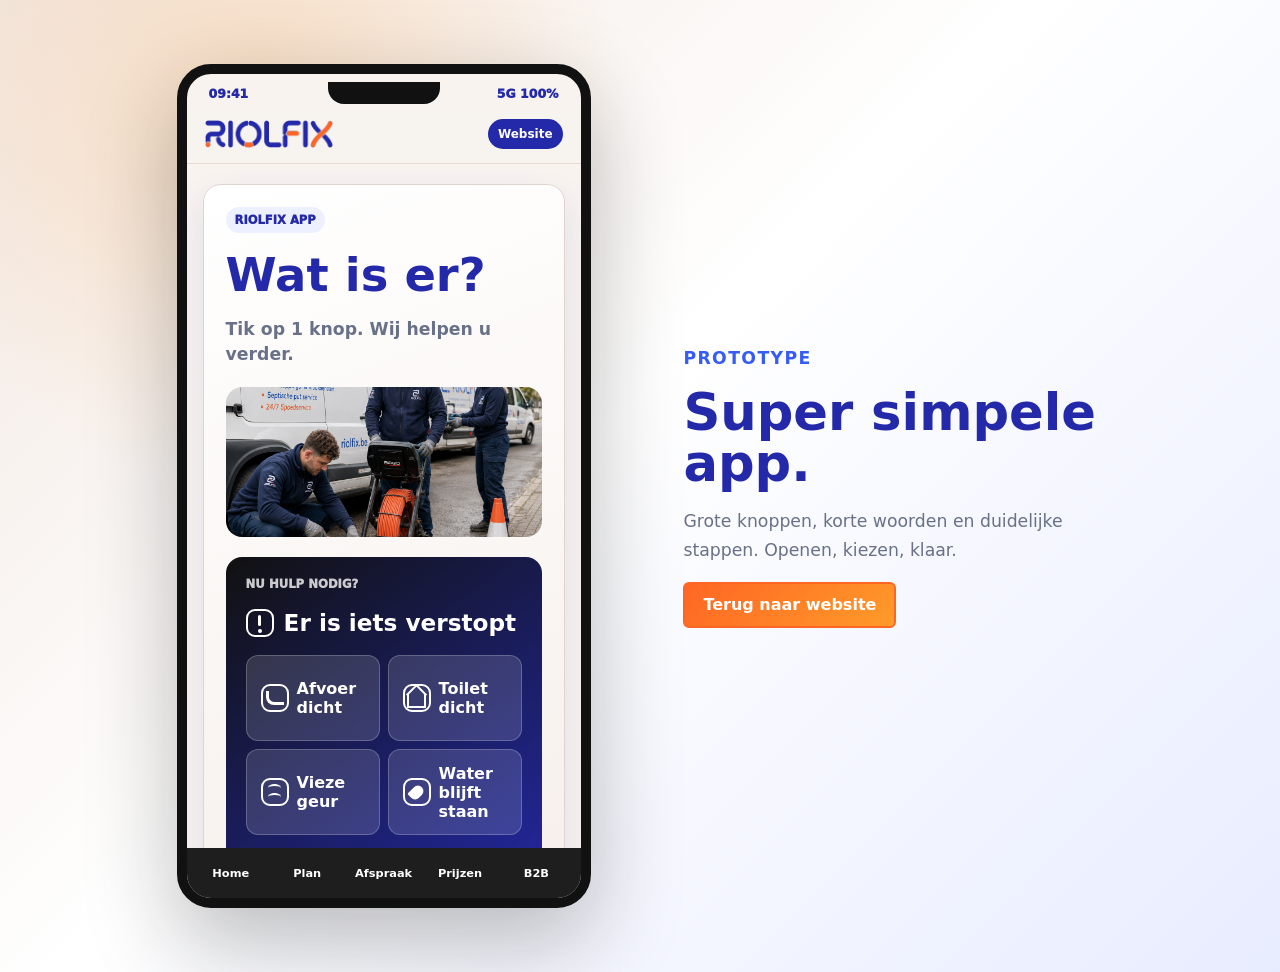
==== commit 081deffa: "Add service pricing and technician tracking" ====
--- a/app.html
+++ b/app.html
@@ -145,7 +145,35 @@
           <section class="native-card" id="afspraak">
             <div class="native-card-head">
               <span>Mijn afspraak</span>
-              <h2>Wij komen langs</h2>
+              <h2>Uw meester komt eraan</h2>
+            </div>
+            <div class="live-tracker">
+              <div class="tracker-map" aria-label="Route van RIOLFIX technieker">
+                <span class="map-dot start"><i class="app-icon icon-home" aria-hidden="true"></i></span>
+                <span class="map-route"></span>
+                <span class="map-van"><i class="app-icon icon-location" aria-hidden="true"></i></span>
+                <span class="map-dot end"><i class="app-icon icon-pipe" aria-hidden="true"></i></span>
+              </div>
+              <div class="tracker-eta">
+                <span>Geschatte aankomst</span>
+                <strong>18 min</strong>
+                <p>Technieker Tom is onderweg naar Antwerpen.</p>
+              </div>
+              <div class="master-card">
+                <img src="assets/technician-van.png" alt="RIOLFIX technieker Tom" />
+                <div>
+                  <strong>Tom · RIOLFIX</strong>
+                  <span>Wagen 04 · hogedruk + camera</span>
+                </div>
+                <a href="tel:+32488123456"><i class="app-icon icon-phone" aria-hidden="true"></i></a>
+              </div>
+              <div class="tracking-steps" aria-label="Status van de interventie">
+                <span class="is-done"><i class="app-icon icon-check" aria-hidden="true"></i>Aanvraag bevestigd</span>
+                <span class="is-done"><i class="app-icon icon-check" aria-hidden="true"></i>Meester vertrokken</span>
+                <span class="is-current"><i class="app-icon icon-location" aria-hidden="true"></i>Onderweg</span>
+                <span><i class="app-icon icon-pipe" aria-hidden="true"></i>Werken starten</span>
+                <span><i class="app-icon icon-card" aria-hidden="true"></i>Rapport & factuur</span>
+              </div>
             </div>
             <div class="booking-ticket">
               <span>Bevestigd</span>
--- a/styles.css
+++ b/styles.css
@@ -116,6 +116,7 @@
   display: inline-flex;
   align-items: center;
   justify-content: center;
+  gap: 9px;
   min-height: 46px;
   padding: 0 18px;
   border-radius: 6px;
@@ -282,6 +283,9 @@
 }
 
 .hero-facts span {
+  display: inline-flex;
+  align-items: center;
+  gap: 8px;
   padding: 9px 12px;
   color: rgba(255, 255, 255, 0.92);
   background: rgba(255, 255, 255, 0.12);
@@ -299,9 +303,20 @@
 }
 
 .quick-strip a {
+  display: grid;
+  grid-template-columns: 42px minmax(0, 1fr);
+  align-content: center;
+  align-items: center;
   min-height: 112px;
   padding: 26px clamp(20px, 4vw, 56px);
   border-right: 1px solid var(--line);
+}
+
+.quick-strip .app-icon {
+  grid-row: 1 / span 2;
+  width: 34px;
+  height: 34px;
+  color: var(--blue-dark);
 }
 
 .quick-strip strong,
@@ -386,20 +401,40 @@
   color: rgba(255, 255, 255, 0.86);
 }
 
+.service-price {
+  display: inline-flex;
+  width: fit-content;
+  margin: 0 0 14px;
+  padding: 7px 10px;
+  color: var(--blue-dark);
+  background: #edf1ff;
+  border-radius: 999px;
+  font-size: 0.9rem;
+}
+
+.service-card.accent .service-price {
+  color: var(--white);
+  background: rgba(255, 255, 255, 0.16);
+}
+
 .service-icon {
   display: inline-flex;
   align-items: center;
   justify-content: center;
-  min-width: 48px;
-  height: 34px;
+  width: 52px;
+  height: 42px;
   margin-bottom: 30px;
-  padding: 0 10px;
   color: var(--orange);
   background: var(--paper);
   border-radius: 6px;
   font-weight: 900;
 }
 
+.service-icon .app-icon {
+  width: 28px;
+  height: 28px;
+}
+
 .image-band {
   display: grid;
   grid-template-columns: 1.1fr 0.9fr 1fr;
@@ -444,6 +479,12 @@
   background: linear-gradient(135deg, var(--orange), var(--amber));
   border-radius: 50%;
   font-weight: 900;
+}
+
+.timeline span .app-icon {
+  width: 22px;
+  height: 22px;
+  border-radius: 7px;
 }
 
 .timeline p {
@@ -476,6 +517,9 @@
 }
 
 .check-list li {
+  display: flex;
+  align-items: center;
+  gap: 12px;
   padding: 16px 18px;
   background: var(--white);
   border-left: 5px solid var(--orange);
@@ -483,6 +527,12 @@
   font-weight: 800;
 }
 
+.check-list .app-icon {
+  width: 28px;
+  height: 28px;
+  color: var(--blue-dark);
+}
+
 .pricing {
   background: linear-gradient(135deg, var(--blue-dark), var(--blue));
   color: var(--white);
@@ -499,6 +549,52 @@
 
 .price-grid article {
   min-height: 220px;
+}
+
+.price-grid article > .app-icon {
+  width: 34px;
+  height: 34px;
+  margin-bottom: 20px;
+  color: var(--orange);
+}
+
+.service-price-list {
+  display: grid;
+  grid-template-columns: repeat(2, 1fr);
+  gap: 10px;
+  margin-top: 18px;
+}
+
+.service-price-list article {
+  display: grid;
+  grid-template-columns: minmax(0, 1fr) auto;
+  gap: 18px;
+  align-items: center;
+  padding: 18px;
+  color: var(--ink);
+  background: rgba(255, 255, 255, 0.96);
+  border: 1px solid rgba(255, 255, 255, 0.34);
+  border-radius: 8px;
+}
+
+.service-price-list h3 {
+  margin-bottom: 6px;
+  color: var(--blue-dark);
+}
+
+.service-price-list p {
+  margin: 0;
+  color: var(--muted);
+  line-height: 1.45;
+}
+
+.service-price-list strong {
+  padding: 9px 11px;
+  color: var(--white);
+  background: var(--blue-dark);
+  border-radius: 999px;
+  font-size: 1rem;
+  white-space: nowrap;
 }
 
 .price {
@@ -530,10 +626,19 @@
 }
 
 .region-panel span {
+  display: flex;
+  align-items: center;
+  gap: 10px;
   padding: 12px 14px;
   background: var(--white);
   border-radius: 6px;
   font-weight: 800;
+}
+
+.region-panel .app-icon {
+  width: 28px;
+  height: 28px;
+  color: var(--orange);
 }
 
 .gallery {
@@ -758,6 +863,10 @@
 }
 
 .slot-grid button {
+  display: inline-flex;
+  align-items: center;
+  justify-content: center;
+  gap: 8px;
   min-height: 48px;
   padding: 10px 12px;
   border: 1px solid #d7c9c2;
@@ -769,6 +878,16 @@
   cursor: pointer;
 }
 
+.slot-grid .app-icon {
+  width: 22px;
+  height: 22px;
+  color: var(--blue-dark);
+}
+
+.slot-grid button.is-selected .app-icon {
+  color: var(--white);
+}
+
 .booking-summary {
   display: grid;
   gap: 6px;
@@ -822,15 +941,24 @@
 
 .app-buttons a {
   display: grid;
+  grid-template-columns: 34px minmax(0, 1fr);
+  gap: 0 10px;
+  align-items: center;
   min-width: 178px;
   min-height: 64px;
-  justify-content: start;
   padding: 12px 18px;
   color: var(--ink);
   background: var(--paper);
   border-radius: 8px;
 }
 
+.app-buttons .app-icon {
+  grid-row: 1 / span 2;
+  width: 30px;
+  height: 30px;
+  color: var(--blue-dark);
+}
+
 .app-buttons span {
   font-size: 0.78rem;
   font-weight: 800;
@@ -857,6 +985,19 @@
 
 .contact-lines a {
   color: var(--blue);
+}
+
+.contact-lines a,
+.contact-lines span {
+  display: flex;
+  align-items: center;
+  gap: 10px;
+}
+
+.contact-lines .app-icon {
+  width: 28px;
+  height: 28px;
+  color: var(--orange);
 }
 
 .contact-form {
@@ -927,6 +1068,9 @@
 }
 
 .footer a {
+  display: inline-flex;
+  align-items: center;
+  gap: 8px;
   color: var(--amber);
   font-weight: 900;
 }
@@ -940,6 +1084,7 @@
   min-height: 48px;
   padding: 0 16px;
   align-items: center;
+  gap: 8px;
   color: var(--white);
   background: linear-gradient(135deg, var(--orange), var(--amber));
   border-radius: 6px;
@@ -1422,8 +1567,13 @@
 
 .native-screen {
   overflow-y: auto;
-  display: grid;
+  overflow-x: hidden;
+  display: grid;
+  grid-auto-rows: max-content;
+  align-content: start;
   gap: 20px;
+  width: 100%;
+  min-width: 0;
   padding: 20px 16px 96px;
   scroll-behavior: smooth;
 }
@@ -1434,6 +1584,8 @@
 
 .native-home,
 .native-card {
+  width: 100%;
+  min-width: 0;
   border: 1px solid #e1d4ce;
   border-radius: 18px;
   background: var(--white);
@@ -1961,6 +2113,211 @@
   text-align: center;
 }
 
+.live-tracker {
+  display: grid;
+  gap: 12px;
+  min-width: 0;
+  padding: 12px;
+  background: #fffaf7;
+  border: 1px solid #e3d6d0;
+  border-radius: 14px;
+}
+
+.tracker-map {
+  position: relative;
+  min-height: 150px;
+  overflow: hidden;
+  background:
+    linear-gradient(90deg, rgba(53, 92, 245, 0.08) 1px, transparent 1px),
+    linear-gradient(0deg, rgba(53, 92, 245, 0.08) 1px, transparent 1px),
+    #edf1ff;
+  background-size: 34px 34px;
+  border-radius: 14px;
+}
+
+.map-route {
+  position: absolute;
+  top: 72px;
+  left: 52px;
+  width: calc(100% - 104px);
+  height: 52px;
+  border-top: 6px solid var(--blue-dark);
+  border-right: 6px solid var(--blue-dark);
+  border-radius: 0 28px 0 0;
+}
+
+.map-dot,
+.map-van {
+  position: absolute;
+  display: inline-flex;
+  align-items: center;
+  justify-content: center;
+  color: var(--white);
+  border-radius: 999px;
+  box-shadow: 0 10px 28px rgba(35, 41, 168, 0.22);
+}
+
+.map-dot {
+  width: 42px;
+  height: 42px;
+  background: var(--blue-dark);
+}
+
+.map-dot.start {
+  top: 36px;
+  left: 30px;
+}
+
+.map-dot.end {
+  right: 18px;
+  bottom: 24px;
+  background: var(--orange);
+}
+
+.map-van {
+  top: 58px;
+  left: 52%;
+  width: 54px;
+  height: 54px;
+  transform: translateX(-50%);
+  background: linear-gradient(135deg, var(--orange), var(--amber));
+  border: 4px solid var(--white);
+}
+
+.tracker-map .app-icon {
+  width: 24px;
+  height: 24px;
+  border-radius: 8px;
+}
+
+.tracker-eta {
+  display: grid;
+  grid-template-columns: minmax(0, 1fr) auto;
+  gap: 4px 12px;
+  align-items: center;
+  min-width: 0;
+  padding: 14px;
+  color: var(--white);
+  background: linear-gradient(135deg, var(--blue-dark), #111111);
+  border-radius: 14px;
+}
+
+.tracker-eta span {
+  color: rgba(255, 255, 255, 0.72);
+  font-size: 0.72rem;
+  font-weight: 950;
+  text-transform: uppercase;
+}
+
+.tracker-eta strong {
+  grid-row: span 2;
+  color: var(--amber);
+  font-size: 2rem;
+  line-height: 1;
+  white-space: nowrap;
+}
+
+.tracker-eta p {
+  margin: 0;
+  color: rgba(255, 255, 255, 0.84);
+  font-size: 0.88rem;
+  font-weight: 850;
+}
+
+.master-card {
+  display: grid;
+  grid-template-columns: 52px minmax(0, 1fr) 42px;
+  gap: 10px;
+  align-items: center;
+  min-width: 0;
+  padding: 10px;
+  background: var(--white);
+  border-radius: 13px;
+}
+
+.master-card img {
+  width: 52px;
+  height: 52px;
+  object-fit: cover;
+  border-radius: 12px;
+}
+
+.master-card div,
+.tracker-eta p {
+  min-width: 0;
+}
+
+.master-card strong {
+  display: block;
+  color: var(--blue-dark);
+}
+
+.master-card span {
+  display: block;
+  overflow-wrap: anywhere;
+  color: var(--muted);
+  font-size: 0.84rem;
+  font-weight: 800;
+}
+
+.master-card a {
+  display: inline-flex;
+  align-items: center;
+  justify-content: center;
+  width: 42px;
+  height: 42px;
+  color: var(--white);
+  background: var(--orange);
+  border-radius: 12px;
+}
+
+.tracking-steps {
+  display: grid;
+  gap: 8px;
+  min-width: 0;
+}
+
+.tracking-steps span {
+  display: grid;
+  grid-template-columns: 28px 1fr;
+  gap: 9px;
+  align-items: center;
+  min-height: 42px;
+  padding: 8px 10px;
+  color: var(--muted);
+  background: var(--white);
+  border: 1px solid #eaded8;
+  border-radius: 12px;
+  font-weight: 900;
+}
+
+.tracking-steps .app-icon {
+  width: 24px;
+  height: 24px;
+  color: #9b928f;
+  border-radius: 8px;
+}
+
+.tracking-steps .is-done {
+  color: var(--blue-dark);
+  background: #edf1ff;
+  border-color: rgba(53, 92, 245, 0.18);
+}
+
+.tracking-steps .is-done .app-icon {
+  color: var(--blue-dark);
+}
+
+.tracking-steps .is-current {
+  color: var(--white);
+  background: linear-gradient(135deg, var(--orange), var(--amber));
+  border-color: var(--orange);
+}
+
+.tracking-steps .is-current .app-icon {
+  color: var(--white);
+}
+
 .mini-photo-row {
   display: grid;
   grid-template-columns: repeat(2, 1fr);
@@ -2035,6 +2392,27 @@
   color: var(--muted);
   font-size: 1.08rem;
   line-height: 1.65;
+}
+
+.header-call .app-icon,
+.btn .app-icon,
+.footer .app-icon,
+.sticky-call .app-icon,
+.hero-facts .app-icon {
+  width: 22px;
+  height: 22px;
+  border-radius: 7px;
+}
+
+.price-grid article > .app-icon,
+.quick-strip .app-icon,
+.service-icon .app-icon,
+.timeline .app-icon,
+.check-list .app-icon,
+.region-panel .app-icon,
+.contact-lines .app-icon,
+.app-buttons .app-icon {
+  border-width: 2px;
 }
 
 @media (max-width: 1080px) {
@@ -2116,8 +2494,18 @@
   .split,
   .region,
   .contact,
-  .price-grid {
+  .price-grid,
+  .service-price-list {
     grid-template-columns: 1fr;
+  }
+
+  .service-price-list article {
+    grid-template-columns: 1fr;
+    gap: 12px;
+  }
+
+  .service-price-list strong {
+    width: fit-content;
   }
 
   .quick-strip a {
@@ -2263,6 +2651,7 @@
   }
 
   .app-mockup-page {
+    overflow-x: hidden;
     background: #f8f3ef;
   }
 
@@ -2274,6 +2663,7 @@
 
   .phone-device {
     width: 100%;
+    max-width: 100vw;
     height: 100vh;
     min-height: 100vh;
     border: 0;
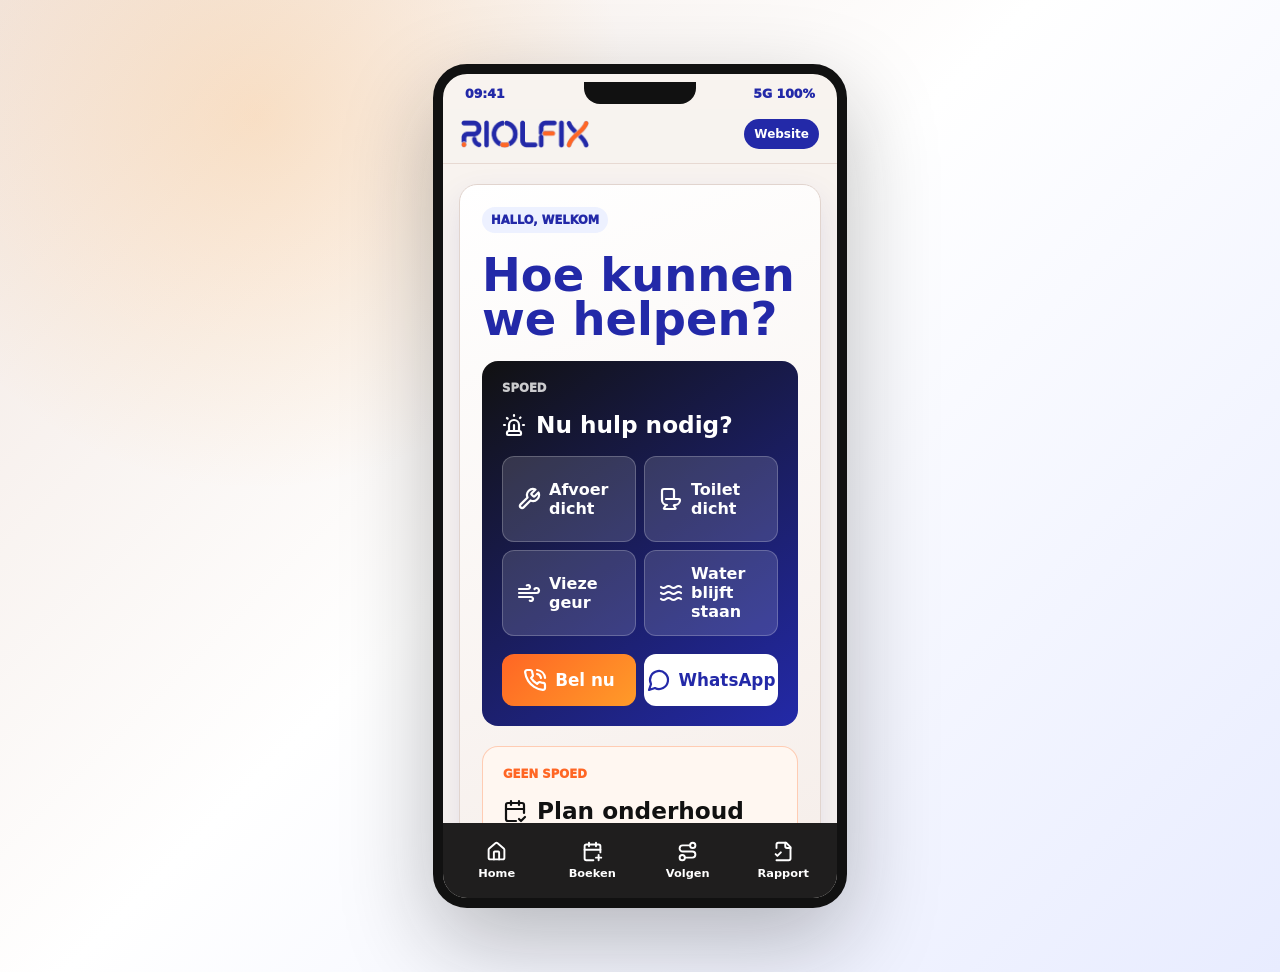
==== commit 6c6201a6: "Simplify site and app navigation" ====
--- a/app.html
+++ b/app.html
@@ -6,7 +6,7 @@
     <title>RIOLFIX App | Mobiele boeking en onderhoud</title>
     <meta
       name="description"
-      content="Mobiele RIOLFIX app voor spoed, preventief onderhoud, afspraken, rapporten, facturen en B2B locaties."
+      content="Mobiele RIOLFIX app voor spoed, preventief onderhoud, afspraken volgen en werkrapporten."
     />
     <link rel="stylesheet" href="styles.css" />
   </head>
@@ -25,66 +25,69 @@
 
         <div class="native-screen">
           <section class="native-home" id="home">
-            <p class="mini-label">RIOLFIX app</p>
-            <h1>Wat is er?</h1>
-            <p class="screen-subtitle">Tik op 1 knop. Wij helpen u verder.</p>
-            <img class="native-hero-photo" src="assets/field-crew.png" alt="RIOLFIX techniekers klaar voor interventie" />
+            <p class="mini-label">Hallo, welkom</p>
+            <h1>Hoe kunnen we helpen?</h1>
 
             <article class="native-action emergency-action">
-              <span>Nu hulp nodig?</span>
-              <h2><i class="app-icon icon-alert" aria-hidden="true"></i>Er is iets verstopt</h2>
+              <span>Spoed</span>
+              <h2><i data-lucide="siren" class="app-icon" aria-hidden="true"></i>Nu hulp nodig?</h2>
               <div class="native-tags">
-                <button><i class="app-icon icon-pipe" aria-hidden="true"></i>Afvoer dicht</button>
-                <button><i class="app-icon icon-home" aria-hidden="true"></i>Toilet dicht</button>
-                <button><i class="app-icon icon-smell" aria-hidden="true"></i>Vieze geur</button>
-                <button><i class="app-icon icon-water" aria-hidden="true"></i>Water blijft staan</button>
+                <button><i data-lucide="wrench" class="app-icon" aria-hidden="true"></i>Afvoer dicht</button>
+                <button><i data-lucide="toilet" class="app-icon" aria-hidden="true"></i>Toilet dicht</button>
+                <button><i data-lucide="wind" class="app-icon" aria-hidden="true"></i>Vieze geur</button>
+                <button><i data-lucide="waves" class="app-icon" aria-hidden="true"></i>Water blijft staan</button>
               </div>
               <div class="native-actions">
-                <a href="tel:+32488123456"><i class="app-icon icon-phone" aria-hidden="true"></i>Bel nu</a>
-                <a href="https://wa.me/32488123456"><i class="app-icon icon-chat" aria-hidden="true"></i>WhatsApp</a>
+                <a href="tel:+32488123456"><i data-lucide="phone-call" class="app-icon" aria-hidden="true"></i>Bel nu</a>
+                <a href="https://wa.me/32488123456"><i data-lucide="message-circle" class="app-icon" aria-hidden="true"></i>WhatsApp</a>
               </div>
             </article>
 
             <article class="native-action plan-action">
-              <span>Geen spoed?</span>
-              <h2><i class="app-icon icon-calendar" aria-hidden="true"></i>Plan een schoonmaak</h2>
+              <span>Geen spoed</span>
+              <h2><i data-lucide="calendar-check-2" class="app-icon" aria-hidden="true"></i>Plan onderhoud</h2>
               <div class="discount-pill">€20 korting</div>
-              <p>Boek voor volgende maand. Zo blijft alles proper.</p>
-              <a class="native-primary" href="#plan"><i class="app-icon icon-check" aria-hidden="true"></i>Plan nu</a>
+              <p>Boek voor volgende maand en voorkom nieuwe verstoppingen.</p>
+              <a class="native-primary" href="#plan"><i data-lucide="arrow-right" class="app-icon" aria-hidden="true"></i>Kies onderhoud</a>
             </article>
+
+            <a class="business-entry" href="#plan">
+              <i data-lucide="building-2" class="app-icon" aria-hidden="true"></i>
+              <span><strong>Bedrijf of gebouw?</strong> Plan onderhoud op maat.</span>
+              <i data-lucide="chevron-right" class="app-icon" aria-hidden="true"></i>
+            </a>
           </section>
 
           <section class="native-card" id="plan">
             <div class="native-card-head">
               <span>1 van 4</span>
-              <h2>Wat maken we schoon?</h2>
-            </div>
-            <img class="native-card-photo" src="assets/intervention-team.png" alt="RIOLFIX ploeg aan het werk" />
+              <h2>Kies een dienst</h2>
+            </div>
             <div class="native-service-list">
               <button>
-                <i class="app-icon icon-kitchen" aria-hidden="true"></i>
+                <i data-lucide="utensils" class="app-icon" aria-hidden="true"></i>
                 <strong>Keuken</strong>
-                <span>Vet · vanaf €119</span>
-              </button>
-              <button>
-                <i class="app-icon icon-bath" aria-hidden="true"></i>
+                <span>±60 min · vanaf €129</span>
+              </button>
+              <button>
+                <i data-lucide="bath" class="app-icon" aria-hidden="true"></i>
                 <strong>Badkamer</strong>
-                <span>Douche · vanaf €119</span>
+                <span>±60 min · vanaf €129</span>
               </button>
               <button class="is-active">
-                <i class="app-icon icon-pipe" aria-hidden="true"></i>
-                <strong>Grote buis</strong>
-                <span>Komt terug · €109</span>
-              </button>
-              <button>
-                <i class="app-icon icon-home" aria-hidden="true"></i>
-                <strong>Woning</strong>
-                <span>Alles checken · €109</span>
-              </button>
-              <button>
-                <i class="app-icon icon-building" aria-hidden="true"></i>
+                <i data-lucide="waves" class="app-icon" aria-hidden="true"></i>
+                <strong>Hoofdleiding</strong>
+                <span>60-90 min · vanaf €109 met korting</span>
+              </button>
+              <button>
+                <i data-lucide="house" class="app-icon" aria-hidden="true"></i>
+                <strong>Hele woning</strong>
+                <span>±90 min · vanaf €109 met korting</span>
+              </button>
+              <button>
+                <i data-lucide="building-2" class="app-icon" aria-hidden="true"></i>
                 <strong>Bedrijf</strong>
-                <span>Offerte</span>
+                <span>Horeca, kantoor of gebouw · offerte</span>
               </button>
             </div>
           </section>
@@ -92,24 +95,23 @@
           <section class="native-card">
             <div class="native-card-head">
               <span>2 van 4</span>
-              <h2>Wanneer komen we?</h2>
-            </div>
-            <p class="screen-subtitle">Kies 1 vrij moment.</p>
+              <h2>Kies een vrij moment</h2>
+            </div>
             <div class="native-slot-row">
-              <button><i class="app-icon icon-sun" aria-hidden="true"></i>Ma 15 jul<br /><strong>Ochtend</strong></button>
-              <button class="is-active"><i class="app-icon icon-clock" aria-hidden="true"></i>Wo 17 jul<br /><strong>Middag</strong></button>
-              <button><i class="app-icon icon-moon" aria-hidden="true"></i>Vr 19 jul<br /><strong>Namiddag</strong></button>
+              <button><i data-lucide="sun" class="app-icon" aria-hidden="true"></i>Ma 15 jul<br /><strong>Ochtend</strong></button>
+              <button class="is-active"><i data-lucide="clock-3" class="app-icon" aria-hidden="true"></i>Wo 17 jul<br /><strong>Middag</strong></button>
+              <button><i data-lucide="moon" class="app-icon" aria-hidden="true"></i>Vr 19 jul<br /><strong>Namiddag</strong></button>
             </div>
           </section>
 
           <section class="native-card">
             <div class="native-card-head">
               <span>3 van 4</span>
-              <h2>Waar moeten we zijn?</h2>
+              <h2>Vul uw adres in</h2>
             </div>
             <div class="address-helper">
-              <i class="app-icon icon-location" aria-hidden="true"></i>
-              <span>Adres, verdieping en parking helpen ons sneller werken.</span>
+              <i data-lucide="map-pin" class="app-icon" aria-hidden="true"></i>
+              <span>Verdieping en parking helpen ons op tijd te zijn.</span>
             </div>
             <div class="native-form-grid">
               <input placeholder="Naam" />
@@ -135,24 +137,24 @@
           <section class="native-card deposit-native">
             <div class="native-card-head">
               <span>4 van 4</span>
-              <h2>Maak uw afspraak vast</h2>
+              <h2>Bevestig uw afspraak</h2>
             </div>
             <strong>€25 voorschot</strong>
             <p>Dit gaat later van de factuur af. Zo is uw plaats zeker.</p>
-            <a class="native-primary" href="#"><i class="app-icon icon-card" aria-hidden="true"></i>Betaal €25 en klaar</a>
+            <a class="native-primary" href="#"><i data-lucide="credit-card" class="app-icon" aria-hidden="true"></i>Betaal €25 en bevestig</a>
           </section>
 
           <section class="native-card" id="afspraak">
             <div class="native-card-head">
               <span>Mijn afspraak</span>
-              <h2>Uw meester komt eraan</h2>
+              <h2>Uw technieker komt eraan</h2>
             </div>
             <div class="live-tracker">
               <div class="tracker-map" aria-label="Route van RIOLFIX technieker">
-                <span class="map-dot start"><i class="app-icon icon-home" aria-hidden="true"></i></span>
+                <span class="map-dot start"><i data-lucide="warehouse" class="app-icon" aria-hidden="true"></i></span>
                 <span class="map-route"></span>
-                <span class="map-van"><i class="app-icon icon-location" aria-hidden="true"></i></span>
-                <span class="map-dot end"><i class="app-icon icon-pipe" aria-hidden="true"></i></span>
+                <span class="map-van"><i data-lucide="truck" class="app-icon" aria-hidden="true"></i></span>
+                <span class="map-dot end"><i data-lucide="house" class="app-icon" aria-hidden="true"></i></span>
               </div>
               <div class="tracker-eta">
                 <span>Geschatte aankomst</span>
@@ -165,146 +167,56 @@
                   <strong>Tom · RIOLFIX</strong>
                   <span>Wagen 04 · hogedruk + camera</span>
                 </div>
-                <a href="tel:+32488123456"><i class="app-icon icon-phone" aria-hidden="true"></i></a>
+                <a href="tel:+32488123456" aria-label="Bel technieker"><i data-lucide="phone" class="app-icon" aria-hidden="true"></i></a>
               </div>
               <div class="tracking-steps" aria-label="Status van de interventie">
-                <span class="is-done"><i class="app-icon icon-check" aria-hidden="true"></i>Aanvraag bevestigd</span>
-                <span class="is-done"><i class="app-icon icon-check" aria-hidden="true"></i>Meester vertrokken</span>
-                <span class="is-current"><i class="app-icon icon-location" aria-hidden="true"></i>Onderweg</span>
-                <span><i class="app-icon icon-pipe" aria-hidden="true"></i>Werken starten</span>
-                <span><i class="app-icon icon-card" aria-hidden="true"></i>Rapport & factuur</span>
+                <span class="is-done"><i data-lucide="circle-check" class="app-icon" aria-hidden="true"></i>Afspraak bevestigd</span>
+                <span class="is-current"><i data-lucide="navigation" class="app-icon" aria-hidden="true"></i>Onderweg</span>
+                <span><i data-lucide="wrench" class="app-icon" aria-hidden="true"></i>Aan het werk</span>
+                <span><i data-lucide="file-check-2" class="app-icon" aria-hidden="true"></i>Klaar</span>
               </div>
             </div>
             <div class="booking-ticket">
               <span>Bevestigd</span>
-              <strong>Grote buis schoonmaken</strong>
+              <strong>Hoofdleiding reinigen</strong>
               <p>Wo 17 juli · 13:00-15:00</p>
               <p>Plantin en Moretuslei 124, Antwerpen</p>
             </div>
             <div class="native-quick-actions">
-              <button><i class="app-icon icon-calendar" aria-hidden="true"></i>Andere datum</button>
-              <button><i class="app-icon icon-close" aria-hidden="true"></i>Stop afspraak</button>
-              <button><i class="app-icon icon-photo" aria-hidden="true"></i>Foto sturen</button>
-              <a href="https://wa.me/32488123456"><i class="app-icon icon-chat" aria-hidden="true"></i>WhatsApp</a>
+              <button><i data-lucide="calendar-clock" class="app-icon" aria-hidden="true"></i>Verplaats</button>
+              <button><i data-lucide="x" class="app-icon" aria-hidden="true"></i>Annuleer</button>
+              <button><i data-lucide="image-plus" class="app-icon" aria-hidden="true"></i>Foto</button>
+              <a href="https://wa.me/32488123456"><i data-lucide="message-circle" class="app-icon" aria-hidden="true"></i>Chat</a>
             </div>
           </section>
 
           <section class="native-card" id="rapporten">
             <div class="native-card-head">
               <span>Klaar</span>
-              <h2>Werk is gedaan</h2>
+              <h2>Uw reiniging is klaar</h2>
             </div>
             <div class="mini-photo-row">
               <img src="assets/before-after-yard-1.png" alt="Voor en na reiniging" />
               <img src="assets/before-after-street-1.png" alt="Voor en na straatkolk" />
             </div>
             <div class="simple-result">
-              <span><i class="app-icon icon-check" aria-hidden="true"></i>Buis schoon</span>
-              <span><i class="app-icon icon-water" aria-hidden="true"></i>Water loopt</span>
-              <span><i class="app-icon icon-calendar" aria-hidden="true"></i>Terug binnen 6 maanden</span>
-            </div>
-            <a class="native-primary" href="#plan"><i class="app-icon icon-check" aria-hidden="true"></i>Plan opnieuw</a>
-          </section>
-
-          <section class="native-card">
-            <div class="native-card-head">
-              <span>Berichten</span>
-              <h2>Wij herinneren u</h2>
-            </div>
-            <div class="notification-list">
-              <p><i class="app-icon icon-bell" aria-hidden="true"></i>Na spoed: €20 korting.</p>
-              <p><i class="app-icon icon-calendar" aria-hidden="true"></i>7 dagen vooraf.</p>
-              <p><i class="app-icon icon-clock" aria-hidden="true"></i>1 dag vooraf.</p>
-              <p><i class="app-icon icon-repeat" aria-hidden="true"></i>Na 6 maanden.</p>
-            </div>
-          </section>
-
-          <section class="native-card" id="b2b">
-            <div class="native-card-head">
-              <span>Bedrijven</span>
-              <h2>Alle plaatsen</h2>
-            </div>
-            <div class="location-list">
-              <article>
-                <strong>Restaurant Antwerpen Centrum</strong>
-                <span>Volgende keer: 18 juli · gepland</span>
-              </article>
-              <article>
-                <strong>Appartement Berchem</strong>
-                <span>Rapporten · facturen · contract onderhoud</span>
-              </article>
-              <article>
-                <strong>Kantoor Deurne</strong>
-                <span>Emergency request · meerdere adressen</span>
-              </article>
-            </div>
-          </section>
-
-          <section class="native-card" id="prijzen">
-            <div class="native-card-head">
-              <span>Geld</span>
-              <h2>Wat kost het?</h2>
-            </div>
-            <div class="native-price-list">
-              <span>Gewoon ontstoppen <strong>vanaf €129</strong></span>
-              <span>Spoed <strong>vanaf €179</strong></span>
-              <span>Camera kijken <strong>vanaf €149</strong></span>
-              <span>Schoonmaak met planning <strong>vanaf €109</strong></span>
-              <span>Bedrijf <strong>offerte</strong></span>
-            </div>
-            <p class="screen-subtitle">We zeggen de prijs voor we starten.</p>
-          </section>
-
-          <section class="native-card" id="diagnose">
-            <div class="native-card-head">
-              <span>Ik weet het niet</span>
-              <h2>Wat ziet u?</h2>
-            </div>
-            <div class="native-tags light-tags">
-              <button>Water gaat traag weg</button>
-              <button>Geluid in buis</button>
-              <button>Vieze geur</button>
-              <button>Komt terug</button>
-              <button>Na regen</button>
-            </div>
-            <div class="diagnose-result">
-              <strong>Wij denken:</strong>
-              <span>Camera kijken + schoonmaken. Komt water terug? Bel spoed.</span>
-            </div>
-          </section>
-
-          <section class="native-card trust-native">
-            <div class="native-card-head">
-              <span>Waarom veilig?</span>
-              <h2>Duidelijk en eerlijk</h2>
-            </div>
-            <div class="native-checks">
-              <span>Reviews</span>
-              <span>Geen geheime kosten</span>
-              <span>In Antwerpen</span>
-              <span>Factuur</span>
-              <span>Tips na werk</span>
-            </div>
+              <span><i data-lucide="circle-check" class="app-icon" aria-hidden="true"></i>Leiding gereinigd</span>
+              <span><i data-lucide="waves" class="app-icon" aria-hidden="true"></i>Water loopt goed</span>
+              <span><i data-lucide="calendar-clock" class="app-icon" aria-hidden="true"></i>Opnieuw over 6 maanden</span>
+            </div>
+            <a class="native-primary" href="#plan"><i data-lucide="repeat-2" class="app-icon" aria-hidden="true"></i>Plan volgende reiniging</a>
           </section>
         </div>
 
         <nav class="native-tabbar" aria-label="App tabbar">
-          <a href="#home">Home</a>
-          <a href="#plan">Plan</a>
-          <a href="#afspraak">Afspraak</a>
-          <a href="#prijzen">Prijzen</a>
-          <a href="#b2b">B2B</a>
+          <a href="#home"><i data-lucide="house" class="app-icon" aria-hidden="true"></i><span>Home</span></a>
+          <a href="#plan"><i data-lucide="calendar-plus" class="app-icon" aria-hidden="true"></i><span>Boeken</span></a>
+          <a href="#afspraak"><i data-lucide="route" class="app-icon" aria-hidden="true"></i><span>Volgen</span></a>
+          <a href="#rapporten"><i data-lucide="file-check-2" class="app-icon" aria-hidden="true"></i><span>Rapport</span></a>
         </nav>
       </section>
-
-      <aside class="app-side-note">
-        <p class="eyebrow blue">Prototype</p>
-        <h2>Super simpele app.</h2>
-        <p>
-          Grote knoppen, korte woorden en duidelijke stappen. Openen, kiezen, klaar.
-        </p>
-        <a class="btn primary" href="index.html">Terug naar website</a>
-      </aside>
     </main>
+    <script src="assets/lucide.min.js"></script>
+    <script>lucide.createIcons();</script>
   </body>
 </html>
--- a/styles.css
+++ b/styles.css
@@ -390,6 +390,11 @@
   border-color: var(--blue);
 }
 
+.service-card.discount-card {
+  border-color: var(--orange);
+  box-shadow: inset 0 4px 0 var(--orange);
+}
+
 .service-card p,
 .price-grid span,
 .fine-print {
@@ -437,7 +442,7 @@
 
 .image-band {
   display: grid;
-  grid-template-columns: 1.1fr 0.9fr 1fr;
+  grid-template-columns: 1.2fr 0.8fr;
   gap: 0;
   background: var(--blue-dark);
 }
@@ -1489,9 +1494,7 @@
 
 .mobile-app-stage {
   min-height: 100vh;
-  display: grid;
-  grid-template-columns: minmax(320px, 430px) minmax(260px, 420px);
-  gap: clamp(26px, 6vw, 86px);
+  display: flex;
   align-items: center;
   justify-content: center;
   padding: clamp(28px, 5vw, 70px);
@@ -1599,6 +1602,29 @@
   background:
     linear-gradient(160deg, rgba(255, 255, 255, 0.96), rgba(242, 231, 225, 0.96)),
     var(--white);
+}
+
+.business-entry {
+  display: grid;
+  grid-template-columns: 34px minmax(0, 1fr) 24px;
+  gap: 10px;
+  align-items: center;
+  padding: 14px;
+  color: var(--blue-dark);
+  background: #edf1ff;
+  border-radius: 12px;
+}
+
+.business-entry span {
+  color: var(--blue-dark);
+  font-size: 0.9rem;
+  font-weight: 750;
+  line-height: 1.35;
+  text-transform: none;
+}
+
+.business-entry strong {
+  display: block;
 }
 
 .mini-label {
@@ -2361,19 +2387,27 @@
 
 .native-tabbar {
   display: grid;
-  grid-template-columns: repeat(5, 1fr);
+  grid-template-columns: repeat(4, 1fr);
   gap: 4px;
   padding: 8px;
   background: rgba(17, 17, 17, 0.94);
 }
 
 .native-tabbar a {
+  display: grid;
+  justify-items: center;
+  gap: 4px;
   padding: 10px 4px;
   color: var(--white);
   border-radius: 11px;
   font-size: 0.71rem;
   font-weight: 900;
   text-align: center;
+}
+
+.native-tabbar .app-icon {
+  width: 21px;
+  height: 21px;
 }
 
 .native-tabbar a:hover {
@@ -2413,6 +2447,35 @@
 .contact-lines .app-icon,
 .app-buttons .app-icon {
   border-width: 2px;
+}
+
+/* Lucide icons replace the old decorative CSS glyphs with recognisable symbols. */
+.app-icon,
+.header-call .app-icon,
+.btn .app-icon,
+.footer .app-icon,
+.sticky-call .app-icon,
+.hero-facts .app-icon,
+.price-grid article > .app-icon,
+.quick-strip .app-icon,
+.service-icon .app-icon,
+.timeline .app-icon,
+.check-list .app-icon,
+.region-panel .app-icon,
+.contact-lines .app-icon,
+.app-buttons .app-icon {
+  display: inline-block;
+  flex: 0 0 auto;
+  width: 24px;
+  height: 24px;
+  border: 0;
+  border-radius: 0;
+  stroke-width: 2.2;
+}
+
+.app-icon::before,
+.app-icon::after {
+  display: none;
 }
 
 @media (max-width: 1080px) {
